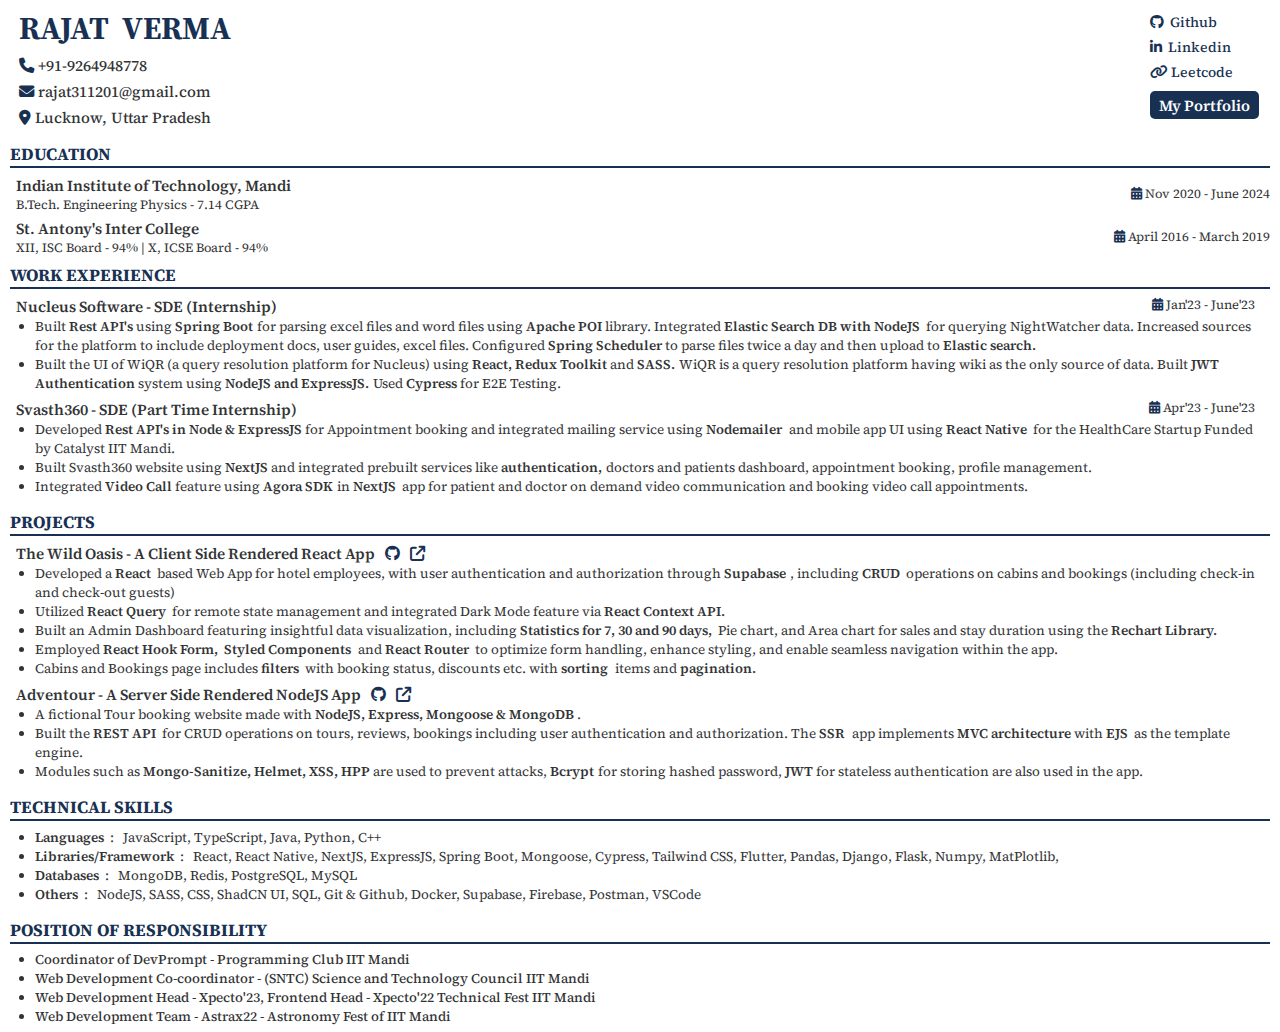
==== index.html @ 0e63aa59 "changed 3" ====
<!DOCTYPE html>
<html lang="en">

<head>
    <meta charset="UTF-8" />
    <meta http-equiv="X-UA-Compatible" content="IE=edge" />
    <meta name="viewport" content="width=device-width, initial-scale=1.0" />
    <link rel="stylesheet" href="style.css" />
    <link rel="stylesheet" href="https://cdnjs.cloudflare.com/ajax/libs/font-awesome/6.1.1/css/all.min.css" />
    <link rel="stylesheet" href="https://cdnjs.cloudflare.com/ajax/libs/font-awesome/6.4.0/css/all.min.css"
        integrity="sha512-iecdLmaskl7CVkqkXNQ/ZH/XLlvWZOJyj7Yy7tcenmpD1ypASozpmT/E0iPtmFIB46ZmdtAc9eNBvH0H/ZpiBw=="
        crossorigin="anonymous" referrerpolicy="no-referrer" />
    <title>Rajat Verma</title>
</head>

<body>
    <div class="top-container">
        <div class="name-container">
            <div class="name">Rajat&nbsp;&nbsp;Verma</div>
            <div class="phone">
                <i class="fa-solid fa-phone"></i> +91-9264948778
            </div>
            <div class="phone">
                <i class="fa-solid fa-envelope"></i>
                rajat311201@gmail.com
            </div>
            <div class="address">
                <i class="fa-solid fa-location-dot"></i> Lucknow, Uttar
                Pradesh
            </div>




        </div>
        <div class="contacts-container">
            <ul>

                <li>
                    <a target="_blank" href="https://github.com/rajatverma311201">
                        <i class="fa-brands fa-github"></i>
                        &nbsp;Github
                    </a>
                </li>
                <li>
                    <a target="_blank" href="https://www.linkedin.com/in/rajatverma311201/">
                        <i class="fa-brands fa-linkedin-in"></i>
                        &nbsp;Linkedin
                    </a>
                </li>
                <li>
                    <a target="_blank" href="https://leetcode.com/Rajat_Verma311201/">
                        <i class="fa fa-link" aria-hidden="true"></i>
                        Leetcode
                    </a>
                </li>
                <li class="portfolio">

                    <a target="_blank" href="https://rajat-verma.vercel.app/">
                        <span>

                            My Portfolio
                        </span>
                    </a>
                </li>
            </ul>
        </div>
    </div>

    <div class="education-container">
        <div class="education-container-heading container-heading">
            Education
        </div>
        <div class="education">
            <div class="education-1">
                <div class="container-1">
                    <div class="college-name">
                        Indian Institute of Technology, Mandi
                    </div>
                    <div class="stream">
                        B.Tech. Engineering Physics - <span>7.14 CGPA</span>
                    </div>
                </div>
                <div class="container-2">
                    <i class="fa-solid fa-calendar-days"></i> Nov 2020 -
                    June 2024
                </div>
            </div>
            <div class="education-2">
                <div class="container-1">
                    <div class="college-name">
                        St. Antony's Inter College
                    </div>
                    <div class="stream">
                        XII, ISC Board - <span>94%</span> |
                        X, ICSE Board - <span>94%</span>
                    </div>
                </div>
                <div class="container-2">
                    <i class="fa-solid fa-calendar-days"></i> April 2016 -
                    March 2019
                </div>
            </div>
        </div>
    </div>

    <div class="projects-container container">
        <div class="projects-container-heading container-heading">
            Work Experience
        </div>
        <div class="project-container">
            <div class="project-heading heading">
                Nucleus Software - SDE (Internship)
                <span class="experience-date">
                    <i class="fa-solid fa-calendar-days"></i> Jan'23 -
                    June'23
                </span>
            </div>
            <div class="project-content content">
                <ul>
                    <!-- <li>
                        Task was to Revamp the UI (earlier built in JSP) and
                        increase the data sources of wiqr such as excel
                        files, word files, JIRA issues, deployment
                        documents, user guides etc.
                    </li> -->
                    <li>
                        Built <span>Rest API's</span>using
                        <span>Spring Boot</span>for parsing excel files and
                        word files using <span>Apache POI</span>library.
                        Integrated <span>Elastic Search DB with NodeJS </span> for querying NightWatcher data. Increased
                        sources for the platform to include deployment docs, user guides, excel files. Configured
                        <span>Spring Scheduler</span>to parse files twice a
                        day and then upload to <span>Elastic search.</span>
                    </li>
                    <li>
                        Built the UI of WiQR (a query resolution platform for Nucleus) using
                        <span>React, Redux Toolkit</span>and
                        <span>SASS.</span>WiQR is a query resolution
                        platform having wiki as the only source of data.
                        Built <span>JWT Authentication</span>system using
                        <span>NodeJS and ExpressJS.</span>Used <span>Cypress</span>for E2E Testing.
                    </li>
                </ul>
            </div>
        </div>

        <div class="project-container">
            <div class="project-heading heading">
                Svasth360 - SDE (Part Time Internship)
                <span class="experience-date">
                    <i class="fa-solid fa-calendar-days"></i> Apr'23 -
                    June'23
                </span>
            </div>
            <div class="project-content content">
                <ul>
                    <li>
                        Developed <span>Rest API's in Node & ExpressJS</span>for Appointment booking
                        and integrated mailing service using <span>Nodemailer</span>
                        and mobile app UI using <span>React Native</span> for the HealthCare Startup Funded
                        by Catalyst IIT Mandi.
                    </li>
                    <li>
                        Built Svasth360 website using
                        <span>NextJS</span>and integrated prebuilt services
                        like <span>authentication,</span>doctors and
                        patients dashboard, appointment booking, profile management.
                    </li>
                    <li>
                        Integrated <span>Video Call</span>feature using
                        <span>Agora SDK</span>in <span>NextJS</span> app for
                        patient and doctor on demand video communication and
                        booking video call appointments.
                    </li>
                </ul>
            </div>
        </div>


    </div>

    <div class="projects-container container">
        <div class="projects-container-heading container-heading">
            Projects
        </div>

        <div class="project-container">
            <div class="project-heading heading">
                The Wild Oasis - A Client Side Rendered React App
                <a href="https://github.com/rajatverma311201/the-wild-oasis-react"><i
                        class="fa-brands fa-github"></i></a>
                <a href="https://the-wild-oasis-react.vercel.app/"><i class="fa fa-external-link"></i></a>
            </div>
            <div class="project-content content">
                <ul>
                    <li>
                        Developed a <span>React</span> based Web App for hotel employees,
                        with user authentication and authorization through
                        <span>Supabase</span>, including <span>CRUD</span> operations on
                        cabins and bookings (including check-in and check-out guests)
                    </li>
                    <li>
                        Utilized <span>React Query</span> for remote state management and
                        integrated Dark Mode feature via <span>React Context API.</span>
                    </li>
                    <li>
                        Built an Admin Dashboard featuring insightful data
                        visualization, including <span>Statistics for 7, 30 and 90 days,</span> Pie chart, and Area
                        chart for sales
                        and stay duration
                        using the <span>Rechart Library.</span>
                    </li>
                    <li>
                        Employed <span>React Hook Form,</span>
                        <span>Styled Components</span> and <span>React Router</span> to
                        optimize form handling, enhance styling, and enable seamless
                        navigation within the app.
                    </li>
                    <li>
                        Cabins and Bookings page includes <span>filters</span> with booking status, discounts etc. with
                        <span>sorting</span>
                        items
                        and
                        <span>pagination.</span>
                    </li>
                </ul>
            </div>
        </div>


        <div class="project-container">
            <div class="project-heading heading">
                Adventour - A Server Side Rendered NodeJS App
                <a href="https://github.com/rajatverma311201/Adventour"><i class="fa-brands fa-github"></i></a>
                <a href="https://adventour.onrender.com/"><i class="fa fa-external-link"></i></a>
            </div>
            <div class="project-content content">
                <ul>
                    <li>
                        A fictional Tour booking website made with
                        <span>NodeJS, Express, Mongoose & MongoDB</span>.
                    </li>
                    <li>
                        Built the <span>REST API</span> for CRUD operations on tours, reviews, bookings including user
                        authentication and authorization. The <span>SSR</span> app
                        implements <span>MVC architecture</span>with
                        <span>EJS</span> as the template engine.
                    </li>
                    <li>
                        Modules such as
                        <span>Mongo-Sanitize, Helmet, XSS, HPP</span>are
                        used to prevent attacks, <span>Bcrypt</span>for
                        storing hashed password, <span>JWT</span>for
                        stateless authentication are also used in the app.
                    </li>
                </ul>
            </div>
        </div>
    </div>

    <div class="technical-skills-container container">
        <div class="technical-skills-heading container-heading">
            Technical Skills
        </div>
        <div class="technical-skills-content content">
            <ul>
                <li>
                    <span>Languages</span> : &nbsp; JavaScript, TypeScript, Java,
                    Python, C++
                </li>
                <li>
                    <span>Libraries/Framework</span> : &nbsp; React, React Native, NextJS,
                    ExpressJS, Spring Boot, Mongoose, Cypress, Tailwind CSS, Flutter, Pandas, Django, Flask,
                    Numpy, MatPlotlib,
                </li>
                <li>
                    <span>Databases</span> : &nbsp; MongoDB, Redis, PostgreSQL,
                    MySQL
                </li>
                <li>
                    <span>Others</span> : &nbsp; NodeJS, SASS, CSS, ShadCN UI, SQL,
                    Git & Github, Docker, Supabase, Firebase, Postman, VSCode
                </li>
            </ul>
        </div>
    </div>

    <div class="projects-container container">
        <div class="projects-container-heading container-heading">
            Position of Responsibility
        </div>
        <div class="project-content content ">

            <ul class="por-list">
                <li>
                    Coordinator of DevPrompt - Programming Club IIT Mandi
                </li>
                <li>
                    Web Development Co-coordinator - (SNTC) Science and
                    Technology Council IIT Mandi
                </li>
                <li>
                    Web Development Head - Xpecto'23, Frontend Head - Xpecto'22 Technical Fest IIT Mandi
                </li>
                <li>
                    Web Development Team - Astrax22 - Astronomy Fest of IIT
                    Mandi
                </li>
            </ul>
        </div>
    </div>
</body>

</html>
---- style.css ----
@import url("https://fonts.googleapis.com/css2?family=Source+Serif+4:opsz,wght@8..60,300;8..60,400;8..60,500;8..60,600;8..60,700&display=swap");

:root {
    --color-primary: #323335;
    --font-big: 1.35rem;
    --font-medium: 1.2rem;
    --font-small: 1.05rem;
    --color-secondary: #183153;
}

html {
    font-size: 80%;
}
* {
    font-family: "Source Serif 4", serif;
    font-weight: 400;
    padding: 0;
    margin: 0;
    box-sizing: border-box;
}
body {
    color: var(--color-primary);
    padding: 0rem;
}
.top-container {
    /* border-bottom: 2px solid #183153; */
    display: flex;
    flex-direction: row;
    justify-content: space-between;
    margin: 0 1rem;
    align-items: center;
}
.contacts-container li,
.contacts-container a {
    color: #183153;
    font-weight: 500;
    font-size: 1.1rem;
}
.phone,
.address {
    font-size: var(--font-medium);
    font-weight: 500;
    /* font-size: 1.1rem; */
}
.phone {
    margin-bottom: 5px;
    margin-top: 5px;
}
.address-container {
}
.contacts-container ul {
    list-style-type: none;
}
.contacts-container li {
    margin: 5px;
}
.name-container {
    font-size: 1.25rem;
    padding: 0.5rem;
}
.name {
    text-transform: uppercase;
    color: #183153;
    font-size: 2.5rem;
    font-weight: 700;
}

.education {
    display: flex;
    flex-direction: column;
    gap: 5px;
}

.education-1,
.education-2 {
    padding-left: 0.5rem;

    display: flex;
    justify-content: space-between;
    align-items: center;
}
.college-name {
    font-size: 1.2rem;
    font-weight: 600;
}

a,
a:link,
a:visited,
a:active,
a:hover {
    text-decoration: none;
}
i {
    color: #183153;
}

.container,
.education-container {
    padding: 0.1rem 0.75rem;
    padding-bottom: 0;
}
.technical-skills-container > ul,
.por-container ul {
    padding-left: 1.5rem;
}

.container-heading {
    border-bottom: 2px solid #183153;
    text-transform: uppercase;
    font-size: var(--font-big);
    font-weight: 700;
    color: #183153;
    margin-bottom: 0.5rem;
    margin-top: 0.5rem;
    /* padding-left: 1rem; */
}
.heading {
    font-size: var(--font-medium);
    font-weight: 600;
    padding-left: 0.5rem;
}
.project-heading {
    display: flex;
    gap: 10px;
}
li span {
    font-weight: 600;
    /* color: #183153; */

    margin-right: 0.25rem;
}

.content {
    font-size: var(--font-small);
    padding-left: 2rem;
    margin-bottom: 0.5rem;
}

.experience-date {
    position: absolute;
    right: 25px;
    font-size: 1rem;
}

.portfolio {
    margin-bottom: 1rem !important;
    margin-top: 1rem !important;
    display: block;
}
.portfolio span {
    margin-top: 0.5rem;
    font-size: 1.2rem;
    background-color: var(--color-secondary);
    color: white !important;
    padding: 0.3rem 0.7rem;
    border-radius: 5px;
    -webkit-border-radius: 5px;
    -moz-border-radius: 5px;
    -ms-border-radius: 5px;
    -o-border-radius: 5px;
}

.por-list > li {
    font-weight: 500;
}
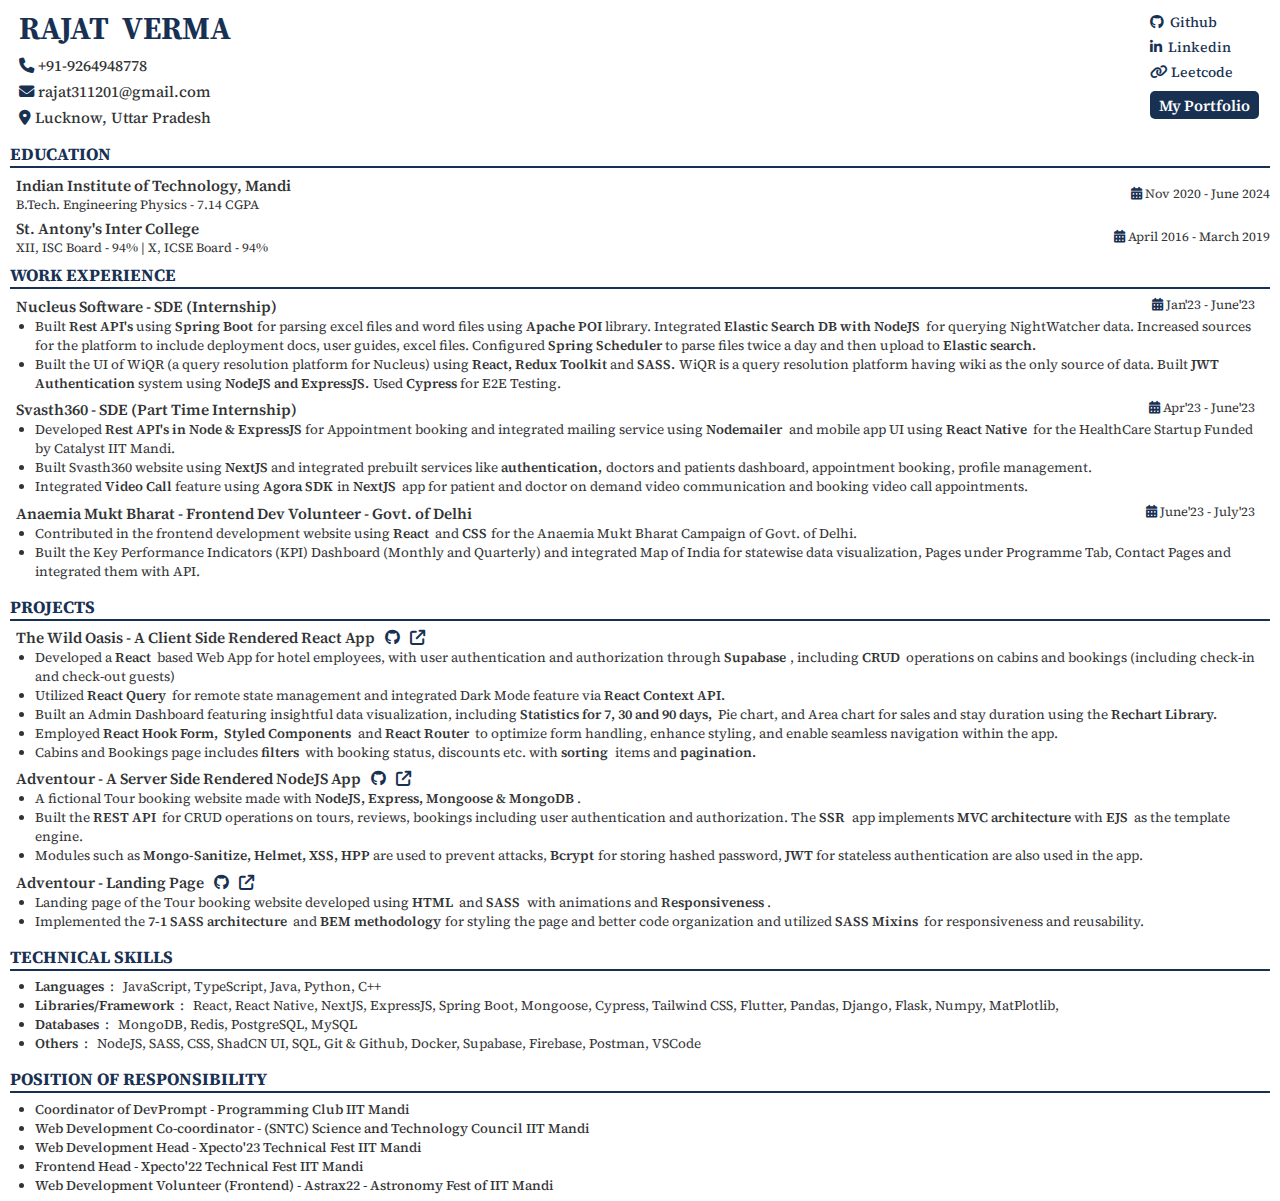
==== commit fe46aefd: "done" ====
--- a/index.html
+++ b/index.html
@@ -176,6 +176,30 @@
                 </ul>
             </div>
         </div>
+        <div class="project-container">
+            <div class="project-heading heading">
+                Anaemia Mukt Bharat - Frontend Dev Volunteer - Govt. of Delhi
+                <span class="experience-date">
+                    <i class="fa-solid fa-calendar-days"></i> June'23 -
+                    July'23
+                </span>
+            </div>
+            <div class="project-content content">
+                <ul>
+                    <li>
+                        Contributed in the frontend development website using
+                        <span>React</span> and <span>CSS</span>for the Anaemia Mukt Bharat
+                        Campaign of Govt. of Delhi.
+                    </li>
+                    <li>
+                        Built the Key Performance Indicators (KPI) Dashboard (Monthly and Quarterly) and integrated Map
+                        of India for statewise data visualization, Pages under
+                        Programme Tab, Contact Pages and integrated them with API.
+                    </li>
+
+                </ul>
+            </div>
+        </div>
 
 
     </div>
@@ -257,6 +281,27 @@
                 </ul>
             </div>
         </div>
+        <div class="project-container">
+            <div class="project-heading heading">
+                Adventour - Landing Page
+                <a href="https://github.com/rajatverma311201/natours-sass"><i class="fa-brands fa-github"></i></a>
+                <a href="https://natours-sass-web.netlify.app/"><i class="fa fa-external-link"></i></a>
+            </div>
+            <div class="project-content content">
+                <ul>
+                    <li>
+                        Landing page of the Tour booking website developed using
+                        <span>HTML</span> and <span>SASS</span> with animations and
+                        <span>Responsiveness</span>.
+                    </li>
+                    <li>
+                        Implemented the <span>7-1 SASS architecture</span> and <span>BEM methodology</span>for styling
+                        the page and better code organization and utilized <span>SASS Mixins</span> for responsiveness
+                        and reusability.
+                    </li>
+                </ul>
+            </div>
+        </div>
     </div>
 
     <div class="technical-skills-container container">
@@ -301,10 +346,14 @@
                     Technology Council IIT Mandi
                 </li>
                 <li>
-                    Web Development Head - Xpecto'23, Frontend Head - Xpecto'22 Technical Fest IIT Mandi
-                </li>
-                <li>
-                    Web Development Team - Astrax22 - Astronomy Fest of IIT
+                    Web Development Head - Xpecto'23 Technical Fest IIT Mandi
+                </li>
+                <li>
+
+                    Frontend Head - Xpecto'22 Technical Fest IIT Mandi
+                </li>
+                <li>
+                    Web Development Volunteer (Frontend) - Astrax22 - Astronomy Fest of IIT
                     Mandi
                 </li>
             </ul>
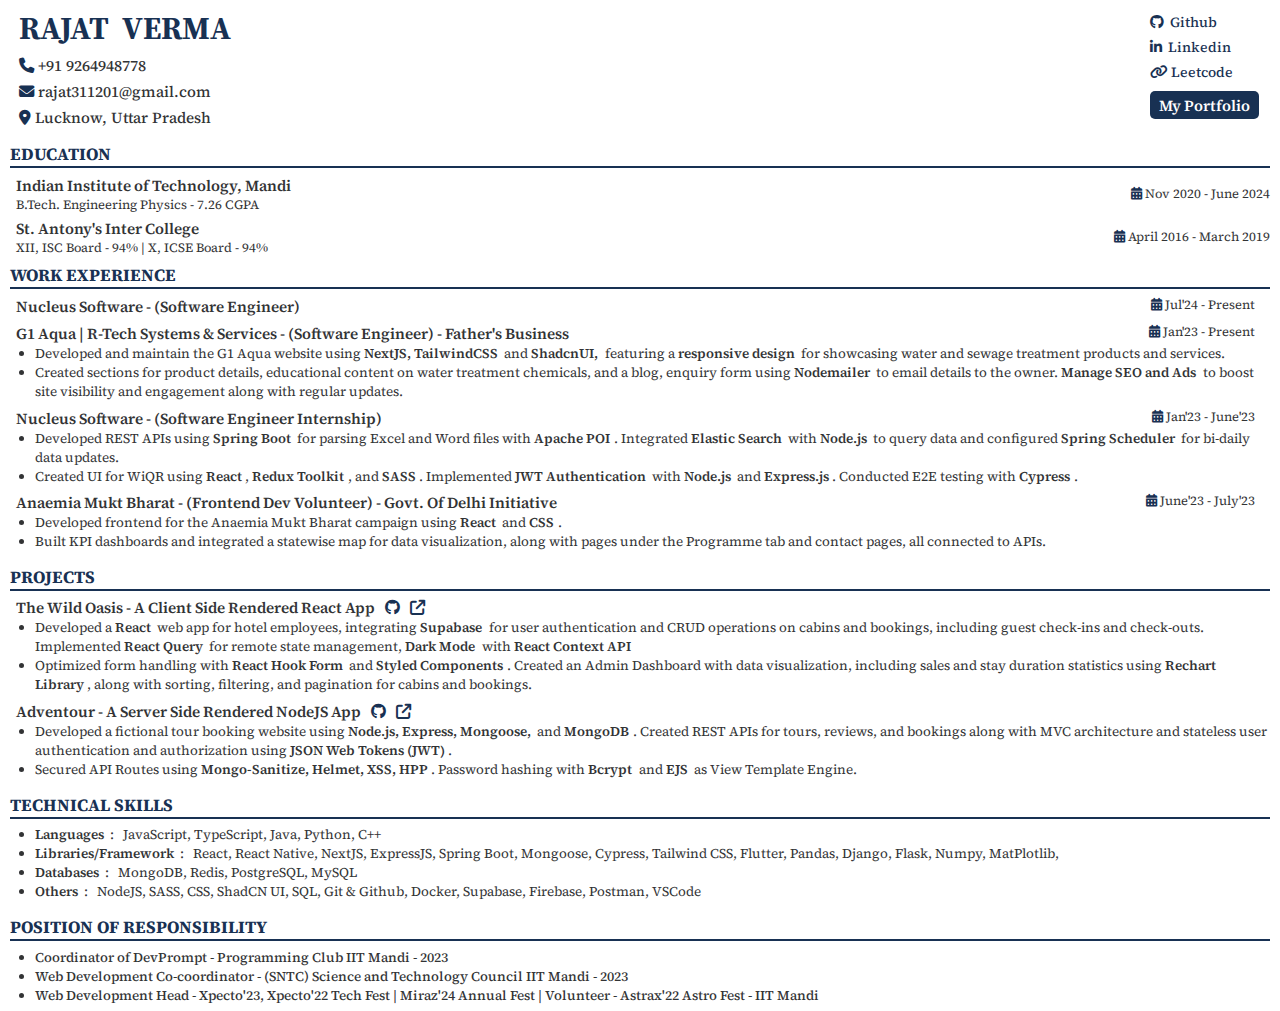
==== commit 2a3a2708: "resume g1 aqua" ====
--- a/index.html
+++ b/index.html
@@ -18,7 +18,7 @@
         <div class="name-container">
             <div class="name">Rajat&nbsp;&nbsp;Verma</div>
             <div class="phone">
-                <i class="fa-solid fa-phone"></i> +91-9264948778
+                <i class="fa-solid fa-phone"></i> +91 9264948778
             </div>
             <div class="phone">
                 <i class="fa-solid fa-envelope"></i>
@@ -28,9 +28,6 @@
                 <i class="fa-solid fa-location-dot"></i> Lucknow, Uttar
                 Pradesh
             </div>
-
-
-
 
         </div>
         <div class="contacts-container">
@@ -56,7 +53,7 @@
                 </li>
                 <li class="portfolio">
 
-                    <a target="_blank" href="https://rajat-verma.vercel.app/">
+                    <a target="_blank" href="https://www.rajat-verma.in/">
                         <span>
 
                             My Portfolio
@@ -78,7 +75,7 @@
                         Indian Institute of Technology, Mandi
                     </div>
                     <div class="stream">
-                        B.Tech. Engineering Physics - <span>7.14 CGPA</span>
+                        B.Tech. Engineering Physics - <span>7.26 CGPA</span>
                     </div>
                 </div>
                 <div class="container-2">
@@ -108,95 +105,83 @@
         <div class="projects-container-heading container-heading">
             Work Experience
         </div>
-        <div class="project-container">
-            <div class="project-heading heading">
-                Nucleus Software - SDE (Internship)
+
+        <div class="project-container">
+            <div class="project-heading heading">
+                Nucleus Software - (Software Engineer)
+                <span class="experience-date">
+                    <i class="fa-solid fa-calendar-days"></i> Jul'24 -
+                    Present
+                </span>
+            </div>
+            <div class="project-content content">
+
+            </div>
+        </div>
+
+        <div class="project-container">
+            <div class="project-heading heading">
+                G1 Aqua | R-Tech Systems & Services - (Software Engineer) - Father's Business
                 <span class="experience-date">
                     <i class="fa-solid fa-calendar-days"></i> Jan'23 -
-                    June'23
+                    Present
                 </span>
             </div>
             <div class="project-content content">
                 <ul>
-                    <!-- <li>
-                        Task was to Revamp the UI (earlier built in JSP) and
-                        increase the data sources of wiqr such as excel
-                        files, word files, JIRA issues, deployment
-                        documents, user guides etc.
-                    </li> -->
-                    <li>
-                        Built <span>Rest API's</span>using
-                        <span>Spring Boot</span>for parsing excel files and
-                        word files using <span>Apache POI</span>library.
-                        Integrated <span>Elastic Search DB with NodeJS </span> for querying NightWatcher data. Increased
-                        sources for the platform to include deployment docs, user guides, excel files. Configured
-                        <span>Spring Scheduler</span>to parse files twice a
-                        day and then upload to <span>Elastic search.</span>
-                    </li>
-                    <li>
-                        Built the UI of WiQR (a query resolution platform for Nucleus) using
-                        <span>React, Redux Toolkit</span>and
-                        <span>SASS.</span>WiQR is a query resolution
-                        platform having wiki as the only source of data.
-                        Built <span>JWT Authentication</span>system using
-                        <span>NodeJS and ExpressJS.</span>Used <span>Cypress</span>for E2E Testing.
-                    </li>
-                </ul>
-            </div>
-        </div>
-
-        <div class="project-container">
-            <div class="project-heading heading">
-                Svasth360 - SDE (Part Time Internship)
+                    <li>Developed and maintain the G1 Aqua website using <span> NextJS, TailwindCSS</span> and <span>
+                            ShadcnUI,
+                        </span>
+                        featuring a <span>responsive design</span> for showcasing water and sewage treatment products
+                        and services.
+                    </li>
+                    <li>Created sections for product details, educational content on water treatment chemicals, and a
+                        blog, enquiry form using <span>Nodemailer</span> to email details to the owner. <span>Manage
+                            SEO and Ads</span> to boost site visibility and engagement along with regular
+                        updates.</li>
+                </ul>
+            </div>
+        </div>
+        <div class="project-container">
+            <div class="project-heading heading">
+                Nucleus Software - (Software Engineer Internship)
                 <span class="experience-date">
-                    <i class="fa-solid fa-calendar-days"></i> Apr'23 -
-                    June'23
+                    <i class="fa-solid fa-calendar-days"></i> Jan'23 - June'23
                 </span>
             </div>
             <div class="project-content content">
                 <ul>
                     <li>
-                        Developed <span>Rest API's in Node & ExpressJS</span>for Appointment booking
-                        and integrated mailing service using <span>Nodemailer</span>
-                        and mobile app UI using <span>React Native</span> for the HealthCare Startup Funded
-                        by Catalyst IIT Mandi.
-                    </li>
-                    <li>
-                        Built Svasth360 website using
-                        <span>NextJS</span>and integrated prebuilt services
-                        like <span>authentication,</span>doctors and
-                        patients dashboard, appointment booking, profile management.
-                    </li>
-                    <li>
-                        Integrated <span>Video Call</span>feature using
-                        <span>Agora SDK</span>in <span>NextJS</span> app for
-                        patient and doctor on demand video communication and
-                        booking video call appointments.
-                    </li>
-                </ul>
-            </div>
-        </div>
-        <div class="project-container">
-            <div class="project-heading heading">
-                Anaemia Mukt Bharat - Frontend Dev Volunteer - Govt. of Delhi
+                        Developed REST APIs using <span>Spring Boot</span> for parsing Excel and Word files with
+                        <span>Apache POI</span>. Integrated <span>Elastic Search</span> with <span>Node.js</span> to
+                        query data and configured <span>Spring Scheduler</span> for bi-daily data updates.
+                    </li>
+                    <li>
+                        Created UI for WiQR using <span>React</span>, <span>Redux Toolkit</span>, and <span>SASS</span>.
+                        Implemented <span>JWT Authentication</span> with <span>Node.js</span> and
+                        <span>Express.js</span>. Conducted E2E testing with <span>Cypress</span>.
+                    </li>
+                </ul>
+            </div>
+        </div>
+
+        <div class="project-container">
+            <div class="project-heading heading">
+                Anaemia Mukt Bharat - (Frontend Dev Volunteer) - Govt. Of Delhi Initiative
                 <span class="experience-date">
-                    <i class="fa-solid fa-calendar-days"></i> June'23 -
-                    July'23
+                    <i class="fa-solid fa-calendar-days"></i> June'23 - July'23
                 </span>
             </div>
             <div class="project-content content">
                 <ul>
                     <li>
-                        Contributed in the frontend development website using
-                        <span>React</span> and <span>CSS</span>for the Anaemia Mukt Bharat
-                        Campaign of Govt. of Delhi.
-                    </li>
-                    <li>
-                        Built the Key Performance Indicators (KPI) Dashboard (Monthly and Quarterly) and integrated Map
-                        of India for statewise data visualization, Pages under
-                        Programme Tab, Contact Pages and integrated them with API.
-                    </li>
-
+                        Developed frontend for the Anaemia Mukt Bharat campaign using <span>React</span> and
+                        <span>CSS</span>.
+                    </li>
+                    <li>
+                        Built KPI dashboards and integrated a statewise map for data visualization, along with pages
+                        under the Programme tab and contact pages, all connected to APIs.
+                    </li>
                 </ul>
             </div>
         </div>
@@ -214,9 +199,9 @@
                 The Wild Oasis - A Client Side Rendered React App
                 <a href="https://github.com/rajatverma311201/the-wild-oasis-react"><i
                         class="fa-brands fa-github"></i></a>
-                <a href="https://the-wild-oasis-react.vercel.app/"><i class="fa fa-external-link"></i></a>
-            </div>
-            <div class="project-content content">
+                <a href="https://wild-oasis.rajat-verma.in"><i class="fa fa-external-link"></i></a>
+            </div>
+            <!-- <div class="project-content content">
                 <ul>
                     <li>
                         Developed a <span>React</span> based Web App for hotel employees,
@@ -249,7 +234,26 @@
                         <span>pagination.</span>
                     </li>
                 </ul>
-            </div>
+            </div> -->
+            <div class="project-content content">
+                <ul>
+                    <li>
+                        Developed a <span>React</span> web app for hotel employees, integrating <span>Supabase</span>
+                        for user authentication and CRUD operations on cabins and bookings, including guest check-ins
+                        and check-outs.
+                        Implemented <span>React Query</span> for remote state management, <span>Dark Mode</span> with
+                        <span>React Context API</span>
+                    </li>
+                    <li>
+                        Optimized form handling with <span>React Hook Form</span>
+                        and <span>Styled Components</span>.
+                        Created an Admin Dashboard with data visualization, including sales and stay duration statistics
+                        using <span>Rechart Library</span>, along with sorting, filtering, and pagination for cabins and
+                        bookings.
+                    </li>
+                </ul>
+            </div>
+
         </div>
 
 
@@ -262,46 +266,21 @@
             <div class="project-content content">
                 <ul>
                     <li>
-                        A fictional Tour booking website made with
-                        <span>NodeJS, Express, Mongoose & MongoDB</span>.
-                    </li>
-                    <li>
-                        Built the <span>REST API</span> for CRUD operations on tours, reviews, bookings including user
-                        authentication and authorization. The <span>SSR</span> app
-                        implements <span>MVC architecture</span>with
-                        <span>EJS</span> as the template engine.
-                    </li>
-                    <li>
-                        Modules such as
-                        <span>Mongo-Sanitize, Helmet, XSS, HPP</span>are
-                        used to prevent attacks, <span>Bcrypt</span>for
-                        storing hashed password, <span>JWT</span>for
-                        stateless authentication are also used in the app.
-                    </li>
-                </ul>
-            </div>
-        </div>
-        <div class="project-container">
-            <div class="project-heading heading">
-                Adventour - Landing Page
-                <a href="https://github.com/rajatverma311201/natours-sass"><i class="fa-brands fa-github"></i></a>
-                <a href="https://natours-sass-web.netlify.app/"><i class="fa fa-external-link"></i></a>
-            </div>
-            <div class="project-content content">
-                <ul>
-                    <li>
-                        Landing page of the Tour booking website developed using
-                        <span>HTML</span> and <span>SASS</span> with animations and
-                        <span>Responsiveness</span>.
-                    </li>
-                    <li>
-                        Implemented the <span>7-1 SASS architecture</span> and <span>BEM methodology</span>for styling
-                        the page and better code organization and utilized <span>SASS Mixins</span> for responsiveness
-                        and reusability.
-                    </li>
-                </ul>
-            </div>
-        </div>
+                        Developed a fictional tour booking website using <span>Node.js, Express, Mongoose,</span> and
+                        <span>MongoDB</span>.
+                        Created REST APIs for tours, reviews, and bookings along with MVC architecture and stateless
+                        user
+                        authentication and authorization using <span>JSON Web Tokens (JWT)</span>.
+                    </li>
+                    <li>
+                        Secured API Routes using <span>Mongo-Sanitize, Helmet, XSS, HPP</span>. Password
+                        hashing with <span>Bcrypt</span> and <span>EJS</span> as View Template Engine.
+                    </li>
+                </ul>
+            </div>
+
+        </div>
+
     </div>
 
     <div class="technical-skills-container container">
@@ -339,23 +318,17 @@
 
             <ul class="por-list">
                 <li>
-                    Coordinator of DevPrompt - Programming Club IIT Mandi
+                    Coordinator of DevPrompt - Programming Club IIT Mandi - 2023
                 </li>
                 <li>
                     Web Development Co-coordinator - (SNTC) Science and
-                    Technology Council IIT Mandi
-                </li>
-                <li>
-                    Web Development Head - Xpecto'23 Technical Fest IIT Mandi
-                </li>
-                <li>
-
-                    Frontend Head - Xpecto'22 Technical Fest IIT Mandi
-                </li>
-                <li>
-                    Web Development Volunteer (Frontend) - Astrax22 - Astronomy Fest of IIT
-                    Mandi
-                </li>
+                    Technology Council IIT Mandi - 2023
+                </li>
+                <li>
+                    Web Development Head - Xpecto'23, Xpecto'22 Tech Fest | Miraz'24 Annual Fest |
+                    Volunteer - Astrax'22 Astro Fest - IIT Mandi
+                </li>
+
             </ul>
         </div>
     </div>
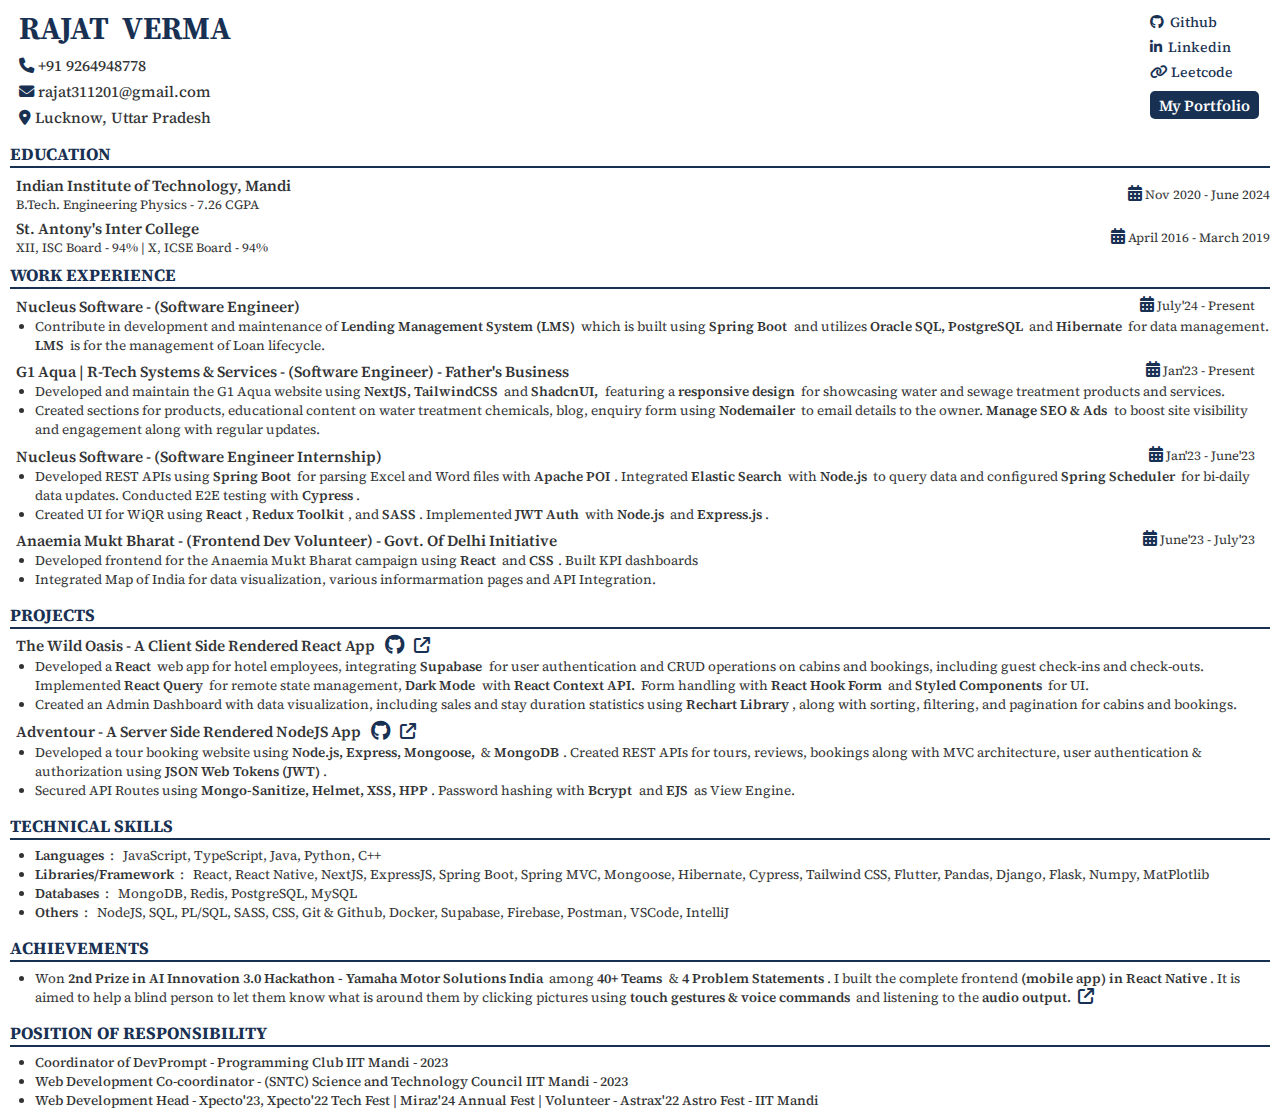
==== commit 2f4ca326: "resume done" ====
--- a/index.html
+++ b/index.html
@@ -110,12 +110,22 @@
             <div class="project-heading heading">
                 Nucleus Software - (Software Engineer)
                 <span class="experience-date">
-                    <i class="fa-solid fa-calendar-days"></i> Jul'24 -
+                    <i class="fa-solid fa-calendar-days"></i> July'24 -
                     Present
                 </span>
             </div>
             <div class="project-content content">
-
+                <ul>
+                    <li>Contribute in development and maintenance of <span>Lending Management System (LMS)</span> which
+                        is built
+                        using
+                        <span>Spring
+                            Boot</span> and utilizes
+                        <span>Oracle SQL, PostgreSQL</span> and <span>Hibernate</span> for data management.
+                        <span>LMS</span> is for the management of Loan lifecycle.
+
+                    </li>
+                </ul>
             </div>
         </div>
 
@@ -135,9 +145,9 @@
                         featuring a <span>responsive design</span> for showcasing water and sewage treatment products
                         and services.
                     </li>
-                    <li>Created sections for product details, educational content on water treatment chemicals, and a
+                    <li>Created sections for products, educational content on water treatment chemicals,
                         blog, enquiry form using <span>Nodemailer</span> to email details to the owner. <span>Manage
-                            SEO and Ads</span> to boost site visibility and engagement along with regular
+                            SEO & Ads</span> to boost site visibility and engagement along with regular
                         updates.</li>
                 </ul>
             </div>
@@ -154,12 +164,13 @@
                     <li>
                         Developed REST APIs using <span>Spring Boot</span> for parsing Excel and Word files with
                         <span>Apache POI</span>. Integrated <span>Elastic Search</span> with <span>Node.js</span> to
-                        query data and configured <span>Spring Scheduler</span> for bi-daily data updates.
+                        query data and configured <span>Spring Scheduler</span> for bi-daily data updates. Conducted E2E
+                        testing with <span>Cypress</span>.
                     </li>
                     <li>
                         Created UI for WiQR using <span>React</span>, <span>Redux Toolkit</span>, and <span>SASS</span>.
-                        Implemented <span>JWT Authentication</span> with <span>Node.js</span> and
-                        <span>Express.js</span>. Conducted E2E testing with <span>Cypress</span>.
+                        Implemented <span>JWT Auth</span> with <span>Node.js</span> and
+                        <span>Express.js</span>.
                     </li>
                 </ul>
             </div>
@@ -176,11 +187,11 @@
                 <ul>
                     <li>
                         Developed frontend for the Anaemia Mukt Bharat campaign using <span>React</span> and
-                        <span>CSS</span>.
-                    </li>
-                    <li>
-                        Built KPI dashboards and integrated a statewise map for data visualization, along with pages
-                        under the Programme tab and contact pages, all connected to APIs.
+                        <span>CSS</span>. Built KPI dashboards
+                    </li>
+                    <li>
+                        Integrated Map of India for data visualization, various informarmation pages and API
+                        Integration.
                     </li>
                 </ul>
             </div>
@@ -242,11 +253,12 @@
                         for user authentication and CRUD operations on cabins and bookings, including guest check-ins
                         and check-outs.
                         Implemented <span>React Query</span> for remote state management, <span>Dark Mode</span> with
-                        <span>React Context API</span>
-                    </li>
-                    <li>
-                        Optimized form handling with <span>React Hook Form</span>
-                        and <span>Styled Components</span>.
+                        <span>React Context API.</span> Form handling with <span>React Hook Form</span> and <span>Styled
+                            Components</span> for UI.
+                    </li>
+                    <li>
+
+
                         Created an Admin Dashboard with data visualization, including sales and stay duration statistics
                         using <span>Rechart Library</span>, along with sorting, filtering, and pagination for cabins and
                         bookings.
@@ -266,15 +278,15 @@
             <div class="project-content content">
                 <ul>
                     <li>
-                        Developed a fictional tour booking website using <span>Node.js, Express, Mongoose,</span> and
+                        Developed a tour booking website using <span>Node.js, Express, Mongoose,</span> &
                         <span>MongoDB</span>.
-                        Created REST APIs for tours, reviews, and bookings along with MVC architecture and stateless
+                        Created REST APIs for tours, reviews, bookings along with MVC architecture,
                         user
-                        authentication and authorization using <span>JSON Web Tokens (JWT)</span>.
+                        authentication & authorization using <span>JSON Web Tokens (JWT)</span>.
                     </li>
                     <li>
                         Secured API Routes using <span>Mongo-Sanitize, Helmet, XSS, HPP</span>. Password
-                        hashing with <span>Bcrypt</span> and <span>EJS</span> as View Template Engine.
+                        hashing with <span>Bcrypt</span> and <span>EJS</span> as View Engine.
                     </li>
                 </ul>
             </div>
@@ -295,21 +307,52 @@
                 </li>
                 <li>
                     <span>Libraries/Framework</span> : &nbsp; React, React Native, NextJS,
-                    ExpressJS, Spring Boot, Mongoose, Cypress, Tailwind CSS, Flutter, Pandas, Django, Flask,
-                    Numpy, MatPlotlib,
+                    ExpressJS, Spring Boot, Spring MVC, Mongoose, Hibernate, Cypress, Tailwind CSS, Flutter, Pandas,
+                    Django, Flask,
+                    Numpy, MatPlotlib
                 </li>
                 <li>
                     <span>Databases</span> : &nbsp; MongoDB, Redis, PostgreSQL,
                     MySQL
                 </li>
                 <li>
-                    <span>Others</span> : &nbsp; NodeJS, SASS, CSS, ShadCN UI, SQL,
-                    Git & Github, Docker, Supabase, Firebase, Postman, VSCode
+                    <span>Others</span> : &nbsp; NodeJS, SQL, PL/SQL, SASS, CSS,
+                    Git & Github, Docker, Supabase, Firebase, Postman, VSCode, IntelliJ
                 </li>
             </ul>
         </div>
     </div>
 
+    <div class="projects-container container">
+        <div class="projects-container-heading container-heading">
+            Achievements
+        </div>
+        <div class="project-content content ">
+
+            <ul class="">
+                <li>
+                    Won <span>2nd Prize in AI Innovation 3.0 Hackathon - Yamaha Motor Solutions India</span> among
+                    <span>40+
+                        Teams</span> & <span>4 Problem Statements</span>. I built the complete frontend
+                    <span>(mobile
+                        app) in React Native</span>. It
+                    is
+                    aimed
+                    to help a blind
+                    person to let them know what is around them by clicking pictures using <span>touch gestures & voice
+                        commands</span>
+                    and
+                    listening to the <span>
+                        audio output.
+                    </span> <a
+                        href="https://www.linkedin.com/posts/rajatverma311201_hackathon-sceeiitmandi-yamaha-activity-7191904796998565888-W2L-?utm_source=share&utm_medium=member_desktop"><i
+                            class="fa fa-external-link"></i></a>
+
+
+                </li>
+            </ul>
+        </div>
+    </div>
     <div class="projects-container container">
         <div class="projects-container-heading container-heading">
             Position of Responsibility
--- a/style.css
+++ b/style.css
@@ -1,5 +1,5 @@
 @import url("https://fonts.googleapis.com/css2?family=Source+Serif+4:opsz,wght@8..60,300;8..60,400;8..60,500;8..60,600;8..60,700&display=swap");
-
+@import url("https://fonts.googleapis.com/css2?family=Ubuntu:ital,wght@0,300;0,400;0,500;0,700;1,300;1,400;1,500;1,700&display=swap");
 :root {
     --color-primary: #323335;
     --font-big: 1.35rem;
@@ -12,6 +12,7 @@
     font-size: 80%;
 }
 * {
+    font-family: "Ubuntu", serif;
     font-family: "Source Serif 4", serif;
     font-weight: 400;
     padding: 0;
@@ -100,6 +101,7 @@
     padding: 0.1rem 0.75rem;
     padding-bottom: 0;
 }
+
 .technical-skills-container > ul,
 .por-container ul {
     padding-left: 1.5rem;
@@ -164,3 +166,11 @@
 .por-list > li {
     font-weight: 500;
 }
+
+i:not(.top-container i) {
+    font-size: 16px;
+}
+
+i:not(.top-container i).fa-github {
+    font-size: 20px;
+}
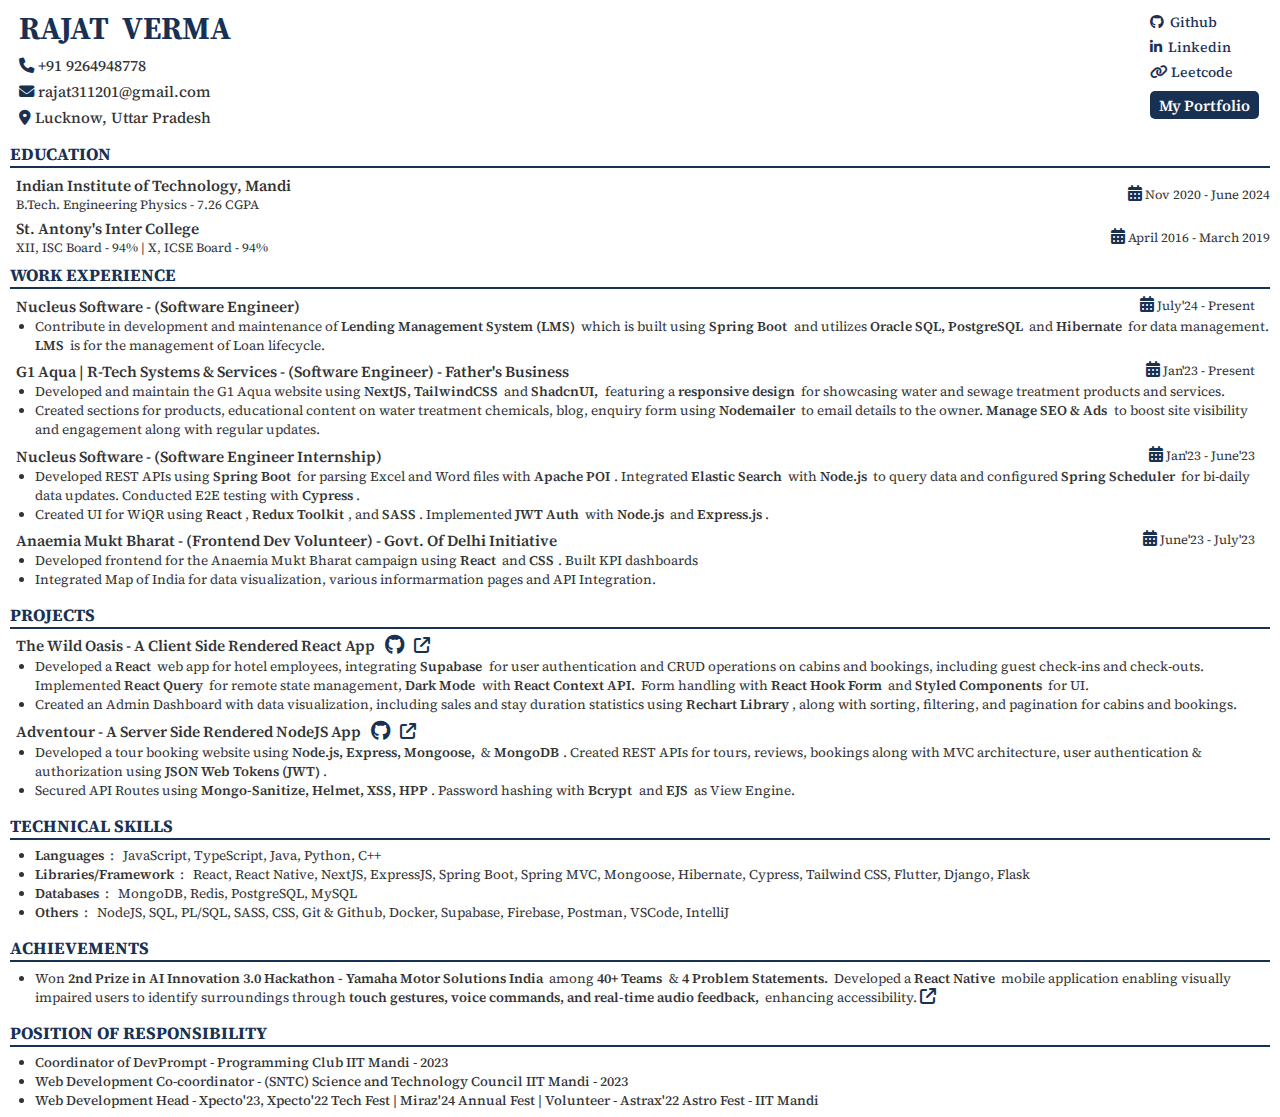
==== commit 1757af3c: "JAN-2025 Updated" ====
--- a/index.html
+++ b/index.html
@@ -307,9 +307,9 @@
                 </li>
                 <li>
                     <span>Libraries/Framework</span> : &nbsp; React, React Native, NextJS,
-                    ExpressJS, Spring Boot, Spring MVC, Mongoose, Hibernate, Cypress, Tailwind CSS, Flutter, Pandas,
-                    Django, Flask,
-                    Numpy, MatPlotlib
+                    ExpressJS, Spring Boot, Spring MVC, Mongoose, Hibernate, Cypress, Tailwind CSS, Flutter,
+                    Django, Flask
+
                 </li>
                 <li>
                     <span>Databases</span> : &nbsp; MongoDB, Redis, PostgreSQL,
@@ -333,18 +333,11 @@
                 <li>
                     Won <span>2nd Prize in AI Innovation 3.0 Hackathon - Yamaha Motor Solutions India</span> among
                     <span>40+
-                        Teams</span> & <span>4 Problem Statements</span>. I built the complete frontend
-                    <span>(mobile
-                        app) in React Native</span>. It
-                    is
-                    aimed
-                    to help a blind
-                    person to let them know what is around them by clicking pictures using <span>touch gestures & voice
-                        commands</span>
-                    and
-                    listening to the <span>
-                        audio output.
-                    </span> <a
+                        Teams</span> & <span>4 Problem Statements.</span> Developed a <span>React Native</span> mobile
+                    application
+                    enabling visually impaired users to identify surroundings through <span>touch gestures, voice
+                        commands,
+                        and real-time audio feedback,</span> enhancing accessibility. <a
                         href="https://www.linkedin.com/posts/rajatverma311201_hackathon-sceeiitmandi-yamaha-activity-7191904796998565888-W2L-?utm_source=share&utm_medium=member_desktop"><i
                             class="fa fa-external-link"></i></a>
 
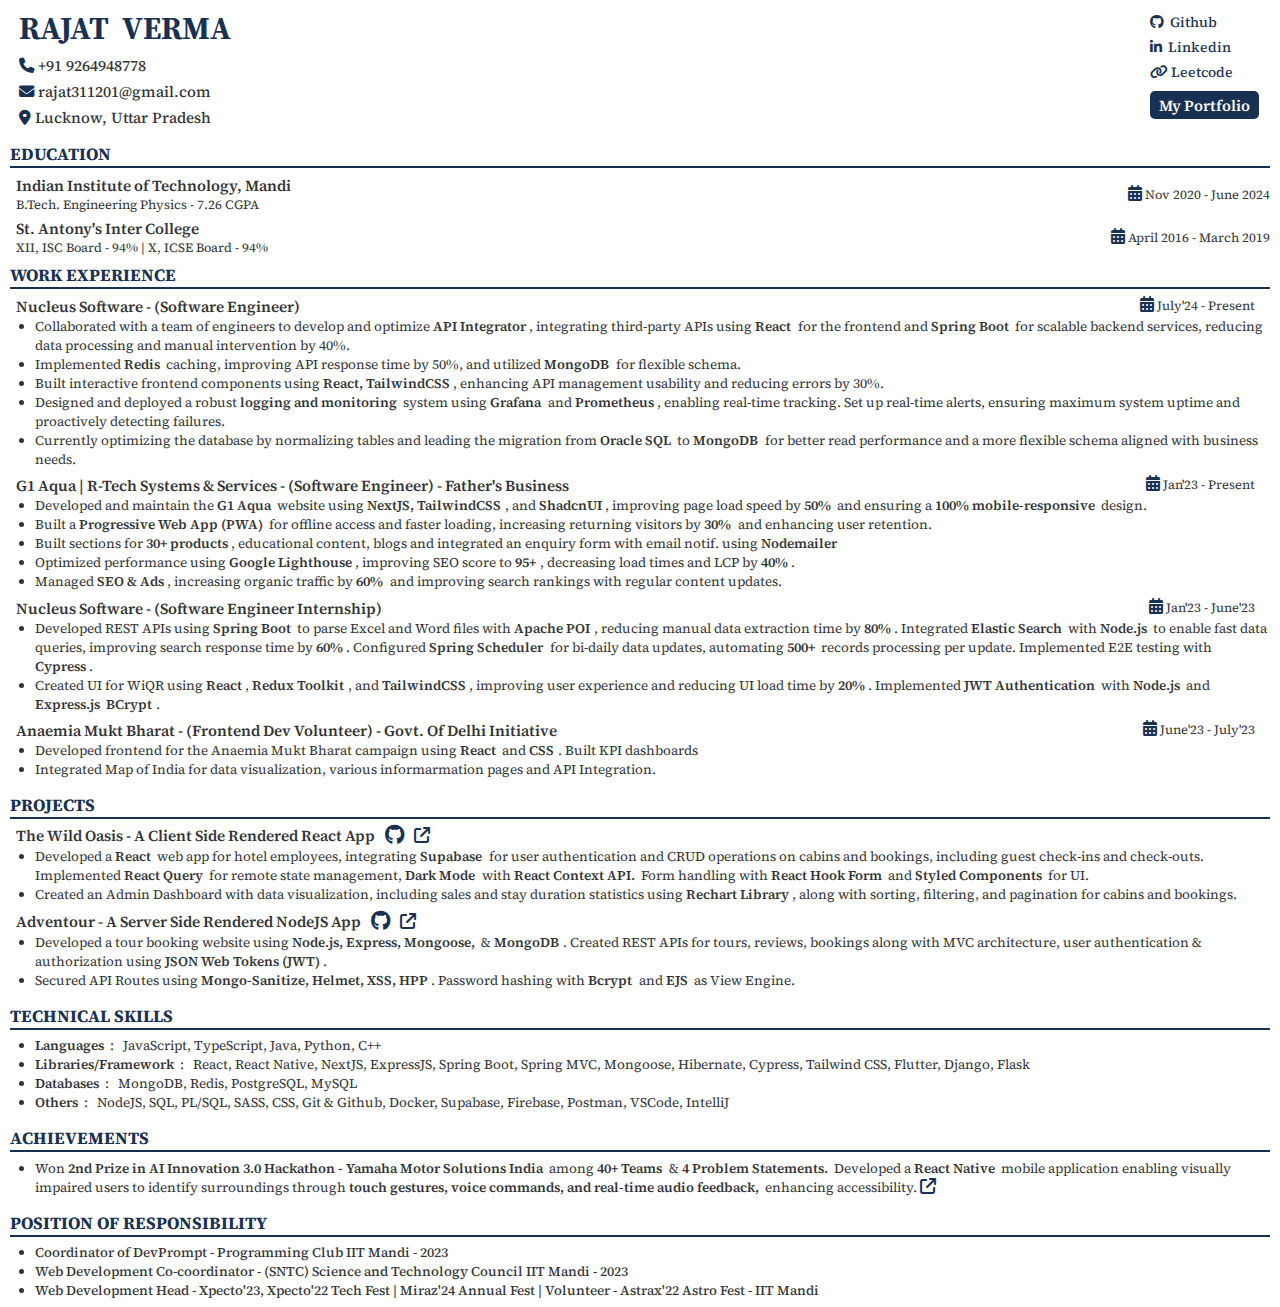
==== commit cdf9cc08: "MARCH updated" ====
--- a/index.html
+++ b/index.html
@@ -1,218 +1,394 @@
 <!DOCTYPE html>
 <html lang="en">
-
-<head>
-    <meta charset="UTF-8" />
-    <meta http-equiv="X-UA-Compatible" content="IE=edge" />
-    <meta name="viewport" content="width=device-width, initial-scale=1.0" />
-    <link rel="stylesheet" href="style.css" />
-    <link rel="stylesheet" href="https://cdnjs.cloudflare.com/ajax/libs/font-awesome/6.1.1/css/all.min.css" />
-    <link rel="stylesheet" href="https://cdnjs.cloudflare.com/ajax/libs/font-awesome/6.4.0/css/all.min.css"
-        integrity="sha512-iecdLmaskl7CVkqkXNQ/ZH/XLlvWZOJyj7Yy7tcenmpD1ypASozpmT/E0iPtmFIB46ZmdtAc9eNBvH0H/ZpiBw=="
-        crossorigin="anonymous" referrerpolicy="no-referrer" />
-    <title>Rajat Verma</title>
-</head>
-
-<body>
-    <div class="top-container">
-        <div class="name-container">
-            <div class="name">Rajat&nbsp;&nbsp;Verma</div>
-            <div class="phone">
-                <i class="fa-solid fa-phone"></i> +91 9264948778
-            </div>
-            <div class="phone">
-                <i class="fa-solid fa-envelope"></i>
-                rajat311201@gmail.com
-            </div>
-            <div class="address">
-                <i class="fa-solid fa-location-dot"></i> Lucknow, Uttar
-                Pradesh
-            </div>
-
-        </div>
-        <div class="contacts-container">
-            <ul>
-
-                <li>
-                    <a target="_blank" href="https://github.com/rajatverma311201">
-                        <i class="fa-brands fa-github"></i>
-                        &nbsp;Github
-                    </a>
-                </li>
-                <li>
-                    <a target="_blank" href="https://www.linkedin.com/in/rajatverma311201/">
-                        <i class="fa-brands fa-linkedin-in"></i>
-                        &nbsp;Linkedin
-                    </a>
-                </li>
-                <li>
-                    <a target="_blank" href="https://leetcode.com/Rajat_Verma311201/">
-                        <i class="fa fa-link" aria-hidden="true"></i>
-                        Leetcode
-                    </a>
-                </li>
-                <li class="portfolio">
-
-                    <a target="_blank" href="https://www.rajat-verma.in/">
-                        <span>
-
-                            My Portfolio
-                        </span>
-                    </a>
-                </li>
-            </ul>
-        </div>
-    </div>
-
-    <div class="education-container">
-        <div class="education-container-heading container-heading">
-            Education
-        </div>
-        <div class="education">
-            <div class="education-1">
-                <div class="container-1">
-                    <div class="college-name">
-                        Indian Institute of Technology, Mandi
+    <head>
+        <meta charset="UTF-8" />
+        <meta http-equiv="X-UA-Compatible" content="IE=edge" />
+        <meta name="viewport" content="width=device-width, initial-scale=1.0" />
+        <link rel="stylesheet" href="style.css" />
+        <link
+            rel="stylesheet"
+            href="https://cdnjs.cloudflare.com/ajax/libs/font-awesome/6.1.1/css/all.min.css"
+        />
+        <link
+            rel="stylesheet"
+            href="https://cdnjs.cloudflare.com/ajax/libs/font-awesome/6.4.0/css/all.min.css"
+            integrity="sha512-iecdLmaskl7CVkqkXNQ/ZH/XLlvWZOJyj7Yy7tcenmpD1ypASozpmT/E0iPtmFIB46ZmdtAc9eNBvH0H/ZpiBw=="
+            crossorigin="anonymous"
+            referrerpolicy="no-referrer"
+        />
+        <title>Rajat Verma</title>
+    </head>
+
+    <body>
+        <div class="top-container">
+            <div class="name-container">
+                <div class="name">Rajat&nbsp;&nbsp;Verma</div>
+                <div class="phone">
+                    <i class="fa-solid fa-phone"></i> +91 9264948778
+                </div>
+                <div class="phone">
+                    <i class="fa-solid fa-envelope"></i>
+                    rajat311201@gmail.com
+                </div>
+                <div class="address">
+                    <i class="fa-solid fa-location-dot"></i> Lucknow, Uttar
+                    Pradesh
+                </div>
+            </div>
+            <div class="contacts-container">
+                <ul>
+                    <li>
+                        <a
+                            target="_blank"
+                            href="https://github.com/rajatverma311201"
+                        >
+                            <i class="fa-brands fa-github"></i>
+                            &nbsp;Github
+                        </a>
+                    </li>
+                    <li>
+                        <a
+                            target="_blank"
+                            href="https://www.linkedin.com/in/rajatverma311201/"
+                        >
+                            <i class="fa-brands fa-linkedin-in"></i>
+                            &nbsp;Linkedin
+                        </a>
+                    </li>
+                    <li>
+                        <a
+                            target="_blank"
+                            href="https://leetcode.com/Rajat_Verma311201/"
+                        >
+                            <i class="fa fa-link" aria-hidden="true"></i>
+                            Leetcode
+                        </a>
+                    </li>
+                    <li class="portfolio">
+                        <a target="_blank" href="https://www.rajat-verma.in/">
+                            <span> My Portfolio </span>
+                        </a>
+                    </li>
+                </ul>
+            </div>
+        </div>
+
+        <div class="education-container">
+            <div class="education-container-heading container-heading">
+                Education
+            </div>
+            <div class="education">
+                <div class="education-1">
+                    <div class="container-1">
+                        <div class="college-name">
+                            Indian Institute of Technology, Mandi
+                        </div>
+                        <div class="stream">
+                            B.Tech. Engineering Physics - <span>7.26 CGPA</span>
+                        </div>
                     </div>
-                    <div class="stream">
-                        B.Tech. Engineering Physics - <span>7.26 CGPA</span>
+                    <div class="container-2">
+                        <i class="fa-solid fa-calendar-days"></i> Nov 2020 -
+                        June 2024
                     </div>
                 </div>
-                <div class="container-2">
-                    <i class="fa-solid fa-calendar-days"></i> Nov 2020 -
-                    June 2024
-                </div>
-            </div>
-            <div class="education-2">
-                <div class="container-1">
-                    <div class="college-name">
-                        St. Antony's Inter College
+                <div class="education-2">
+                    <div class="container-1">
+                        <div class="college-name">
+                            St. Antony's Inter College
+                        </div>
+                        <div class="stream">
+                            XII, ISC Board - <span>94%</span> | X, ICSE Board -
+                            <span>94%</span>
+                        </div>
                     </div>
-                    <div class="stream">
-                        XII, ISC Board - <span>94%</span> |
-                        X, ICSE Board - <span>94%</span>
+                    <div class="container-2">
+                        <i class="fa-solid fa-calendar-days"></i> April 2016 -
+                        March 2019
                     </div>
                 </div>
-                <div class="container-2">
-                    <i class="fa-solid fa-calendar-days"></i> April 2016 -
-                    March 2019
-                </div>
-            </div>
-        </div>
-    </div>
-
-    <div class="projects-container container">
-        <div class="projects-container-heading container-heading">
-            Work Experience
-        </div>
-
-        <div class="project-container">
-            <div class="project-heading heading">
-                Nucleus Software - (Software Engineer)
-                <span class="experience-date">
-                    <i class="fa-solid fa-calendar-days"></i> July'24 -
-                    Present
-                </span>
-            </div>
-            <div class="project-content content">
-                <ul>
-                    <li>Contribute in development and maintenance of <span>Lending Management System (LMS)</span> which
-                        is built
-                        using
-                        <span>Spring
-                            Boot</span> and utilizes
-                        <span>Oracle SQL, PostgreSQL</span> and <span>Hibernate</span> for data management.
-                        <span>LMS</span> is for the management of Loan lifecycle.
-
-                    </li>
-                </ul>
-            </div>
-        </div>
-
-        <div class="project-container">
-            <div class="project-heading heading">
-                G1 Aqua | R-Tech Systems & Services - (Software Engineer) - Father's Business
-                <span class="experience-date">
-                    <i class="fa-solid fa-calendar-days"></i> Jan'23 -
-                    Present
-                </span>
-            </div>
-            <div class="project-content content">
-                <ul>
-                    <li>Developed and maintain the G1 Aqua website using <span> NextJS, TailwindCSS</span> and <span>
-                            ShadcnUI,
-                        </span>
-                        featuring a <span>responsive design</span> for showcasing water and sewage treatment products
-                        and services.
-                    </li>
-                    <li>Created sections for products, educational content on water treatment chemicals,
-                        blog, enquiry form using <span>Nodemailer</span> to email details to the owner. <span>Manage
-                            SEO & Ads</span> to boost site visibility and engagement along with regular
-                        updates.</li>
-                </ul>
-            </div>
-        </div>
-        <div class="project-container">
-            <div class="project-heading heading">
-                Nucleus Software - (Software Engineer Internship)
-                <span class="experience-date">
-                    <i class="fa-solid fa-calendar-days"></i> Jan'23 - June'23
-                </span>
-            </div>
-            <div class="project-content content">
-                <ul>
-                    <li>
-                        Developed REST APIs using <span>Spring Boot</span> for parsing Excel and Word files with
-                        <span>Apache POI</span>. Integrated <span>Elastic Search</span> with <span>Node.js</span> to
-                        query data and configured <span>Spring Scheduler</span> for bi-daily data updates. Conducted E2E
-                        testing with <span>Cypress</span>.
-                    </li>
-                    <li>
-                        Created UI for WiQR using <span>React</span>, <span>Redux Toolkit</span>, and <span>SASS</span>.
-                        Implemented <span>JWT Auth</span> with <span>Node.js</span> and
-                        <span>Express.js</span>.
-                    </li>
-                </ul>
-            </div>
-        </div>
-
-        <div class="project-container">
-            <div class="project-heading heading">
-                Anaemia Mukt Bharat - (Frontend Dev Volunteer) - Govt. Of Delhi Initiative
-                <span class="experience-date">
-                    <i class="fa-solid fa-calendar-days"></i> June'23 - July'23
-                </span>
-            </div>
-            <div class="project-content content">
-                <ul>
-                    <li>
-                        Developed frontend for the Anaemia Mukt Bharat campaign using <span>React</span> and
-                        <span>CSS</span>. Built KPI dashboards
-                    </li>
-                    <li>
-                        Integrated Map of India for data visualization, various informarmation pages and API
-                        Integration.
-                    </li>
-                </ul>
-            </div>
-        </div>
-
-
-    </div>
-
-    <div class="projects-container container">
-        <div class="projects-container-heading container-heading">
-            Projects
-        </div>
-
-        <div class="project-container">
-            <div class="project-heading heading">
-                The Wild Oasis - A Client Side Rendered React App
-                <a href="https://github.com/rajatverma311201/the-wild-oasis-react"><i
-                        class="fa-brands fa-github"></i></a>
-                <a href="https://wild-oasis.rajat-verma.in"><i class="fa fa-external-link"></i></a>
-            </div>
-            <!-- <div class="project-content content">
+            </div>
+        </div>
+
+        <div class="projects-container container">
+            <div class="projects-container-heading container-heading">
+                Work Experience
+            </div>
+
+            <div class="project-container">
+                <div class="project-heading heading">
+                    Nucleus Software - (Software Engineer)
+                    <span class="experience-date">
+                        <i class="fa-solid fa-calendar-days"></i> July'24 -
+                        Present
+                    </span>
+                </div>
+
+                <div class="project-content content">
+                    <ul>
+                        <li>
+                            Collaborated with a team of engineers to develop and
+                            optimize <span>API Integrator</span>, integrating
+                            third-party APIs using <span>React</span> for the
+                            frontend and <span>Spring Boot</span> for scalable
+                            backend services, reducing data processing and
+                            manual intervention by <strong>40%</strong>.
+                        </li>
+                        <li>
+                            Implemented <span>Redis</span> caching, improving
+                            API response time by <strong>50%</strong>, and
+                            utilized <span>MongoDB</span> for flexible schema.
+                        </li>
+                        <li>
+                            Built interactive frontend components using
+                            <span>React, TailwindCSS</span>, enhancing API
+                            management usability and reducing errors by
+                            <strong>30%</strong>.
+                        </li>
+                        <li>
+                            Designed and deployed a robust
+                            <span>logging and monitoring</span> system using
+                            <span>Grafana</span> and <span>Prometheus</span>,
+                            enabling real-time tracking. Set up real-time
+                            alerts, ensuring maximum system uptime and
+                            proactively detecting failures.
+                        </li>
+                        <li>
+                            Currently optimizing the database by
+                            <strong>normalizing tables</strong> and leading the
+                            migration from <span>Oracle SQL</span> to
+                            <span>MongoDB</span> for better read performance and
+                            a more flexible schema aligned with business needs.
+                        </li>
+                    </ul>
+                </div>
+            </div>
+
+            <!-- <div class="project-container">
+                <div class="project-heading heading">
+                    G1 Aqua | R-Tech Systems & Services - (Software Engineer) -
+                    Father's Business
+                    <span class="experience-date">
+                        <i class="fa-solid fa-calendar-days"></i> Jan'23 -
+                        Present
+                    </span>
+                </div>
+                <div class="project-content content">
+                    <ul>
+                        <li>
+                            Developed and maintain the G1 Aqua website using
+                            <span>NextJS, TailwindCSS</span>, and
+                            <span>ShadcnUI</span>, ensuring a
+                            <span>100% mobile-responsive design</span> for
+                            showcasing water and sewage treatment products and
+                            services. Improved page load speed by
+                            <span>50%</span>, enhancing user experience.
+                        </li>
+                        <li>
+                            Built a <span>Progressive Web App (PWA)</span> for
+                            G1 Aqua, enabling offline access and faster load
+                            times, resulting in a
+                            <span>30% increase in returning visitors</span> and
+                            improved user retention.
+                        </li>
+                        <li>
+                            Created dedicated sections for
+                            <span>30+ products</span> and educational content on
+                            water treatment chemicals, leading to a
+                            <span>70% increase in user engagement</span>.
+                            Implemented an enquiry form with
+                            <span>Nodemailer</span>, streamlining lead
+                            generation and resulting in
+                            <span>40% more inquiries</span>.
+                        </li>
+                        <li>
+                            Conducted performance audits using
+                            <span>Google Lighthouse</span> and implemented
+                            optimizations, improving
+                            <span>SEO score to 95+</span> and
+                            <span>Performance score by 60%</span>. Enhanced
+                            accessibility and best practices, reducing Largest
+                            Contentful Paint (LCP) by <span>40%</span>.
+                        </li>
+                        <li>
+                            Manage <span>SEO & Ads</span> to boost site
+                            visibility, achieving a
+                            <span>60% increase in organic traffic</span>
+                            and improving Google search rankings. Regularly
+                            update content to ensure relevance and maintain high
+                            engagement rates.
+                        </li>
+                    </ul>
+                </div>
+            </div> -->
+
+            <!-- <div class="project-container">
+                <div class="project-heading heading">
+                    G1 Aqua | R-Tech Systems & Services - (Software Engineer) -
+                    Father's Business
+                    <span class="experience-date">
+                        <i class="fa-solid fa-calendar-days"></i> Jan'23 -
+                        Present
+                    </span>
+                </div>
+                <div class="project-content content">
+                    <ul>
+                        <li>
+                            Developed and maintain a <span>NextJS</span>-based
+                            website with <span>TailwindCSS</span> and
+                            <span>ShadcnUI</span>, improving page load speed by
+                            <span>50%</span>.
+                        </li>
+                        <li>
+                            Built a <span>PWA</span> for offline access,
+                            boosting returning visitors by <span>30%</span>.
+                        </li>
+                        <li>
+                            Created sections for <span>30+ products</span> and
+                            blogs, increasing engagement by <span>70%</span>.
+                        </li>
+                        <li>
+                            Implemented an enquiry form with
+                            <span>Nodemailer</span>, increasing leads by
+                            <span>40%</span>.
+                        </li>
+                        <li>
+                            Optimized performance using
+                            <span>Google Lighthouse</span>, achieving a
+                            <span>95+ SEO score</span> and reducing
+                            <span>LCP by 40%</span>.
+                        </li>
+                        <li>
+                            Managed <span>SEO & Ads</span>, increasing organic
+                            traffic by <span>60%</span>.
+                        </li>
+                    </ul>
+                </div>
+            </div> -->
+
+            <div class="project-container">
+                <div class="project-heading heading">
+                    G1 Aqua | R-Tech Systems & Services - (Software Engineer) -
+                    Father's Business
+                    <span class="experience-date">
+                        <i class="fa-solid fa-calendar-days"></i> Jan'23 -
+                        Present
+                    </span>
+                </div>
+                <div class="project-content content">
+                    <ul>
+                        <li>
+                            Developed and maintain the
+                            <span>G1 Aqua</span> website using
+                            <span>NextJS, TailwindCSS</span>, and
+                            <span>ShadcnUI</span>, improving page load speed by
+                            <span>50%</span> and ensuring a
+                            <span>100% mobile-responsive</span> design.
+                        </li>
+                        <li>
+                            Built a <span>Progressive Web App (PWA)</span> for
+                            offline access and faster loading, increasing
+                            returning visitors by <span>30%</span> and enhancing
+                            user retention.
+                        </li>
+                        <li>
+                            Built sections for <span>30+ products</span>,
+                            educational content, blogs and integrated an enquiry
+                            form with email notif. using <span>Nodemailer</span>
+                        </li>
+                        <li>
+                            Optimized performance using
+                            <span>Google Lighthouse</span>, improving SEO score
+                            to <span>95+</span>, decreasing load times and LCP
+                            by <span>40%</span>.
+                        </li>
+                        <li>
+                            Managed <span>SEO & Ads</span>, increasing organic
+                            traffic by <span>60%</span> and improving search
+                            rankings with regular content updates.
+                        </li>
+                    </ul>
+                </div>
+            </div>
+
+            <div class="project-container">
+                <div class="project-heading heading">
+                    Nucleus Software - (Software Engineer Internship)
+                    <span class="experience-date">
+                        <i class="fa-solid fa-calendar-days"></i> Jan'23 -
+                        June'23
+                    </span>
+                </div>
+                <div class="project-content content">
+                    <ul>
+                        <li>
+                            Developed REST APIs using
+                            <span>Spring Boot</span> to parse Excel and Word
+                            files with <span>Apache POI</span>, reducing manual
+                            data extraction time by <span>80%</span>. Integrated
+                            <span>Elastic Search</span> with
+                            <span>Node.js</span> to enable fast data queries,
+                            improving search response time by <span>60%</span>.
+                            Configured <span>Spring Scheduler</span> for
+                            bi-daily data updates, automating
+                            <span>500+</span> records processing per update.
+                            Implemented E2E testing with <span>Cypress</span>.
+                        </li>
+                        <li>
+                            Created UI for WiQR using <span>React</span>,
+                            <span>Redux Toolkit</span>, and
+                            <span>TailwindCSS</span>, improving user experience
+                            and reducing UI load time by <span>20%</span>.
+                            Implemented <span>JWT Authentication</span> with
+                            <span>Node.js</span> and <span>Express.js</span>
+                            <span>BCrypt</span>.
+                        </li>
+                    </ul>
+                </div>
+            </div>
+
+            <div class="project-container">
+                <div class="project-heading heading">
+                    Anaemia Mukt Bharat - (Frontend Dev Volunteer) - Govt. Of
+                    Delhi Initiative
+                    <span class="experience-date">
+                        <i class="fa-solid fa-calendar-days"></i> June'23 -
+                        July'23
+                    </span>
+                </div>
+                <div class="project-content content">
+                    <ul>
+                        <li>
+                            Developed frontend for the Anaemia Mukt Bharat
+                            campaign using <span>React</span> and
+                            <span>CSS</span>. Built KPI dashboards
+                        </li>
+                        <li>
+                            Integrated Map of India for data visualization,
+                            various informarmation pages and API Integration.
+                        </li>
+                    </ul>
+                </div>
+            </div>
+        </div>
+
+        <div class="projects-container container">
+            <div class="projects-container-heading container-heading">
+                Projects
+            </div>
+
+            <div class="project-container">
+                <div class="project-heading heading">
+                    The Wild Oasis - A Client Side Rendered React App
+                    <a
+                        href="https://github.com/rajatverma311201/the-wild-oasis-react"
+                        ><i class="fa-brands fa-github"></i
+                    ></a>
+                    <a href="https://wild-oasis.rajat-verma.in"
+                        ><i class="fa fa-external-link"></i
+                    ></a>
+                </div>
+                <!-- <div class="project-content content">
                 <ul>
                     <li>
                         Developed a <span>React</span> based Web App for hotel employees,
@@ -246,128 +422,139 @@
                     </li>
                 </ul>
             </div> -->
+                <div class="project-content content">
+                    <ul>
+                        <li>
+                            Developed a <span>React</span> web app for hotel
+                            employees, integrating <span>Supabase</span> for
+                            user authentication and CRUD operations on cabins
+                            and bookings, including guest check-ins and
+                            check-outs. Implemented <span>React Query</span> for
+                            remote state management, <span>Dark Mode</span> with
+                            <span>React Context API.</span> Form handling with
+                            <span>React Hook Form</span> and
+                            <span>Styled Components</span> for UI.
+                        </li>
+                        <li>
+                            Created an Admin Dashboard with data visualization,
+                            including sales and stay duration statistics using
+                            <span>Rechart Library</span>, along with sorting,
+                            filtering, and pagination for cabins and bookings.
+                        </li>
+                    </ul>
+                </div>
+            </div>
+
+            <div class="project-container">
+                <div class="project-heading heading">
+                    Adventour - A Server Side Rendered NodeJS App
+                    <a href="https://github.com/rajatverma311201/Adventour"
+                        ><i class="fa-brands fa-github"></i
+                    ></a>
+                    <a href="https://adventour.onrender.com/"
+                        ><i class="fa fa-external-link"></i
+                    ></a>
+                </div>
+                <div class="project-content content">
+                    <ul>
+                        <li>
+                            Developed a tour booking website using
+                            <span>Node.js, Express, Mongoose,</span> &
+                            <span>MongoDB</span>. Created REST APIs for tours,
+                            reviews, bookings along with MVC architecture, user
+                            authentication & authorization using
+                            <span>JSON Web Tokens (JWT)</span>.
+                        </li>
+                        <li>
+                            Secured API Routes using
+                            <span>Mongo-Sanitize, Helmet, XSS, HPP</span>.
+                            Password hashing with <span>Bcrypt</span> and
+                            <span>EJS</span> as View Engine.
+                        </li>
+                    </ul>
+                </div>
+            </div>
+        </div>
+
+        <div class="technical-skills-container container">
+            <div class="technical-skills-heading container-heading">
+                Technical Skills
+            </div>
+            <div class="technical-skills-content content">
+                <ul>
+                    <li>
+                        <span>Languages</span> : &nbsp; JavaScript, TypeScript,
+                        Java, Python, C++
+                    </li>
+                    <li>
+                        <span>Libraries/Framework</span> : &nbsp; React, React
+                        Native, NextJS, ExpressJS, Spring Boot, Spring MVC,
+                        Mongoose, Hibernate, Cypress, Tailwind CSS, Flutter,
+                        Django, Flask
+                    </li>
+                    <li>
+                        <span>Databases</span> : &nbsp; MongoDB, Redis,
+                        PostgreSQL, MySQL
+                    </li>
+                    <li>
+                        <span>Others</span> : &nbsp; NodeJS, SQL, PL/SQL, SASS,
+                        CSS, Git & Github, Docker, Supabase, Firebase, Postman,
+                        VSCode, IntelliJ
+                    </li>
+                </ul>
+            </div>
+        </div>
+
+        <div class="projects-container container">
+            <div class="projects-container-heading container-heading">
+                Achievements
+            </div>
             <div class="project-content content">
-                <ul>
-                    <li>
-                        Developed a <span>React</span> web app for hotel employees, integrating <span>Supabase</span>
-                        for user authentication and CRUD operations on cabins and bookings, including guest check-ins
-                        and check-outs.
-                        Implemented <span>React Query</span> for remote state management, <span>Dark Mode</span> with
-                        <span>React Context API.</span> Form handling with <span>React Hook Form</span> and <span>Styled
-                            Components</span> for UI.
-                    </li>
-                    <li>
-
-
-                        Created an Admin Dashboard with data visualization, including sales and stay duration statistics
-                        using <span>Rechart Library</span>, along with sorting, filtering, and pagination for cabins and
-                        bookings.
+                <ul class="">
+                    <li>
+                        Won
+                        <span
+                            >2nd Prize in AI Innovation 3.0 Hackathon - Yamaha
+                            Motor Solutions India</span
+                        >
+                        among <span>40+ Teams</span> &
+                        <span>4 Problem Statements.</span> Developed a
+                        <span>React Native</span> mobile application enabling
+                        visually impaired users to identify surroundings through
+                        <span
+                            >touch gestures, voice commands, and real-time audio
+                            feedback,</span
+                        >
+                        enhancing accessibility.
+                        <a
+                            href="https://www.linkedin.com/posts/rajatverma311201_hackathon-sceeiitmandi-yamaha-activity-7191904796998565888-W2L-?utm_source=share&utm_medium=member_desktop"
+                            ><i class="fa fa-external-link"></i
+                        ></a>
                     </li>
                 </ul>
             </div>
-
-        </div>
-
-
-        <div class="project-container">
-            <div class="project-heading heading">
-                Adventour - A Server Side Rendered NodeJS App
-                <a href="https://github.com/rajatverma311201/Adventour"><i class="fa-brands fa-github"></i></a>
-                <a href="https://adventour.onrender.com/"><i class="fa fa-external-link"></i></a>
+        </div>
+        <div class="projects-container container">
+            <div class="projects-container-heading container-heading">
+                Position of Responsibility
             </div>
             <div class="project-content content">
-                <ul>
-                    <li>
-                        Developed a tour booking website using <span>Node.js, Express, Mongoose,</span> &
-                        <span>MongoDB</span>.
-                        Created REST APIs for tours, reviews, bookings along with MVC architecture,
-                        user
-                        authentication & authorization using <span>JSON Web Tokens (JWT)</span>.
-                    </li>
-                    <li>
-                        Secured API Routes using <span>Mongo-Sanitize, Helmet, XSS, HPP</span>. Password
-                        hashing with <span>Bcrypt</span> and <span>EJS</span> as View Engine.
+                <ul class="por-list">
+                    <li>
+                        Coordinator of DevPrompt - Programming Club IIT Mandi -
+                        2023
+                    </li>
+                    <li>
+                        Web Development Co-coordinator - (SNTC) Science and
+                        Technology Council IIT Mandi - 2023
+                    </li>
+                    <li>
+                        Web Development Head - Xpecto'23, Xpecto'22 Tech Fest |
+                        Miraz'24 Annual Fest | Volunteer - Astrax'22 Astro Fest
+                        - IIT Mandi
                     </li>
                 </ul>
             </div>
-
-        </div>
-
-    </div>
-
-    <div class="technical-skills-container container">
-        <div class="technical-skills-heading container-heading">
-            Technical Skills
-        </div>
-        <div class="technical-skills-content content">
-            <ul>
-                <li>
-                    <span>Languages</span> : &nbsp; JavaScript, TypeScript, Java,
-                    Python, C++
-                </li>
-                <li>
-                    <span>Libraries/Framework</span> : &nbsp; React, React Native, NextJS,
-                    ExpressJS, Spring Boot, Spring MVC, Mongoose, Hibernate, Cypress, Tailwind CSS, Flutter,
-                    Django, Flask
-
-                </li>
-                <li>
-                    <span>Databases</span> : &nbsp; MongoDB, Redis, PostgreSQL,
-                    MySQL
-                </li>
-                <li>
-                    <span>Others</span> : &nbsp; NodeJS, SQL, PL/SQL, SASS, CSS,
-                    Git & Github, Docker, Supabase, Firebase, Postman, VSCode, IntelliJ
-                </li>
-            </ul>
-        </div>
-    </div>
-
-    <div class="projects-container container">
-        <div class="projects-container-heading container-heading">
-            Achievements
-        </div>
-        <div class="project-content content ">
-
-            <ul class="">
-                <li>
-                    Won <span>2nd Prize in AI Innovation 3.0 Hackathon - Yamaha Motor Solutions India</span> among
-                    <span>40+
-                        Teams</span> & <span>4 Problem Statements.</span> Developed a <span>React Native</span> mobile
-                    application
-                    enabling visually impaired users to identify surroundings through <span>touch gestures, voice
-                        commands,
-                        and real-time audio feedback,</span> enhancing accessibility. <a
-                        href="https://www.linkedin.com/posts/rajatverma311201_hackathon-sceeiitmandi-yamaha-activity-7191904796998565888-W2L-?utm_source=share&utm_medium=member_desktop"><i
-                            class="fa fa-external-link"></i></a>
-
-
-                </li>
-            </ul>
-        </div>
-    </div>
-    <div class="projects-container container">
-        <div class="projects-container-heading container-heading">
-            Position of Responsibility
-        </div>
-        <div class="project-content content ">
-
-            <ul class="por-list">
-                <li>
-                    Coordinator of DevPrompt - Programming Club IIT Mandi - 2023
-                </li>
-                <li>
-                    Web Development Co-coordinator - (SNTC) Science and
-                    Technology Council IIT Mandi - 2023
-                </li>
-                <li>
-                    Web Development Head - Xpecto'23, Xpecto'22 Tech Fest | Miraz'24 Annual Fest |
-                    Volunteer - Astrax'22 Astro Fest - IIT Mandi
-                </li>
-
-            </ul>
-        </div>
-    </div>
-</body>
-
-</html>+        </div>
+    </body>
+</html>
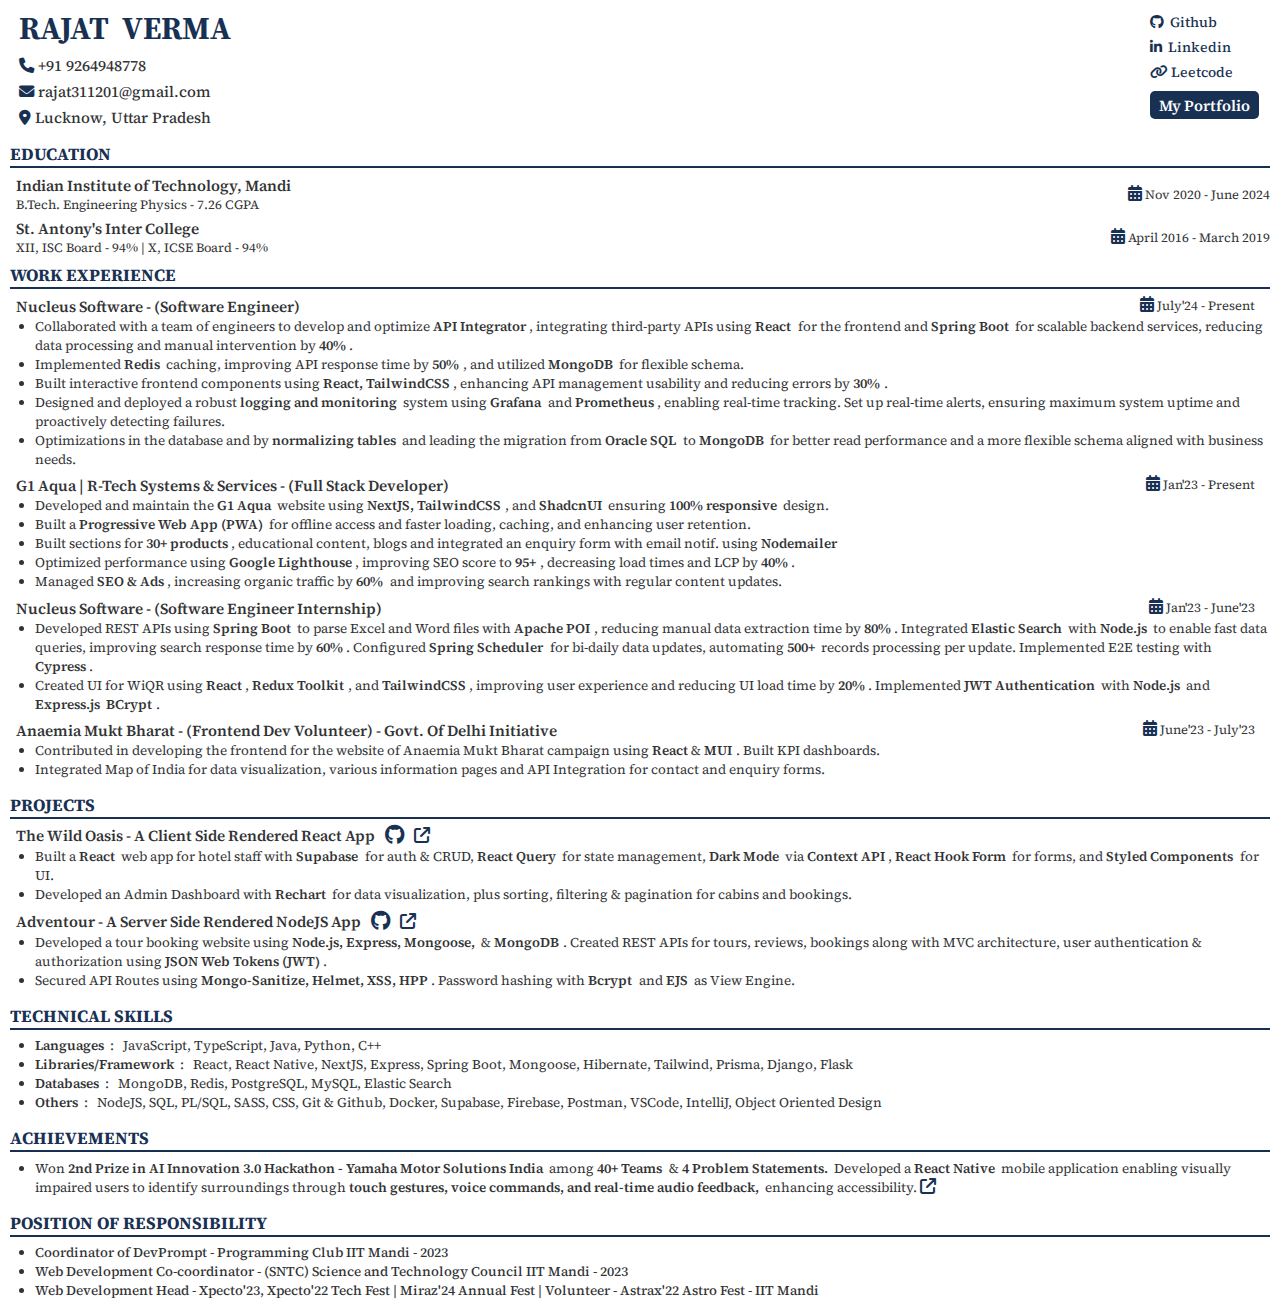
==== commit 2d2879ee: "MARCH LAST UPDATE" ====
--- a/index.html
+++ b/index.html
@@ -132,18 +132,18 @@
                             third-party APIs using <span>React</span> for the
                             frontend and <span>Spring Boot</span> for scalable
                             backend services, reducing data processing and
-                            manual intervention by <strong>40%</strong>.
+                            manual intervention by <span>40%</span>.
                         </li>
                         <li>
                             Implemented <span>Redis</span> caching, improving
-                            API response time by <strong>50%</strong>, and
-                            utilized <span>MongoDB</span> for flexible schema.
+                            API response time by <span>50%</span>, and utilized
+                            <span>MongoDB</span> for flexible schema.
                         </li>
                         <li>
                             Built interactive frontend components using
                             <span>React, TailwindCSS</span>, enhancing API
                             management usability and reducing errors by
-                            <strong>30%</strong>.
+                            <span>30%</span>.
                         </li>
                         <li>
                             Designed and deployed a robust
@@ -154,8 +154,8 @@
                             proactively detecting failures.
                         </li>
                         <li>
-                            Currently optimizing the database by
-                            <strong>normalizing tables</strong> and leading the
+                            Optimizations in the database and by
+                            <span>normalizing tables</span> and leading the
                             migration from <span>Oracle SQL</span> to
                             <span>MongoDB</span> for better read performance and
                             a more flexible schema aligned with business needs.
@@ -268,8 +268,7 @@
 
             <div class="project-container">
                 <div class="project-heading heading">
-                    G1 Aqua | R-Tech Systems & Services - (Software Engineer) -
-                    Father's Business
+                    G1 Aqua | R-Tech Systems & Services - (Full Stack Developer)
                     <span class="experience-date">
                         <i class="fa-solid fa-calendar-days"></i> Jan'23 -
                         Present
@@ -281,15 +280,13 @@
                             Developed and maintain the
                             <span>G1 Aqua</span> website using
                             <span>NextJS, TailwindCSS</span>, and
-                            <span>ShadcnUI</span>, improving page load speed by
-                            <span>50%</span> and ensuring a
-                            <span>100% mobile-responsive</span> design.
+                            <span>ShadcnUI</span> ensuring
+                            <span>100% responsive</span> design.
                         </li>
                         <li>
                             Built a <span>Progressive Web App (PWA)</span> for
-                            offline access and faster loading, increasing
-                            returning visitors by <span>30%</span> and enhancing
-                            user retention.
+                            offline access and faster loading, caching, and
+                            enhancing user retention.
                         </li>
                         <li>
                             Built sections for <span>30+ products</span>,
@@ -359,13 +356,15 @@
                 <div class="project-content content">
                     <ul>
                         <li>
-                            Developed frontend for the Anaemia Mukt Bharat
-                            campaign using <span>React</span> and
-                            <span>CSS</span>. Built KPI dashboards
+                            Contributed in developing the frontend for the
+                            website of Anaemia Mukt Bharat campaign using
+                            <span>React</span>& <span>MUI</span>. Built KPI
+                            dashboards.
                         </li>
                         <li>
                             Integrated Map of India for data visualization,
-                            various informarmation pages and API Integration.
+                            various information pages and API Integration for
+                            contact and enquiry forms.
                         </li>
                     </ul>
                 </div>
@@ -422,7 +421,7 @@
                     </li>
                 </ul>
             </div> -->
-                <div class="project-content content">
+                <!-- <div class="project-content content">
                     <ul>
                         <li>
                             Developed a <span>React</span> web app for hotel
@@ -442,6 +441,24 @@
                             filtering, and pagination for cabins and bookings.
                         </li>
                     </ul>
+                </div> -->
+                <div class="project-content content">
+                    <ul>
+                        <li>
+                            Built a <span>React</span> web app for hotel staff
+                            with <span>Supabase</span> for auth & CRUD,
+                            <span>React Query</span> for state management,
+                            <span>Dark Mode</span> via <span>Context API</span>,
+                            <span>React Hook Form</span> for forms, and
+                            <span>Styled Components</span> for UI.
+                        </li>
+                        <li>
+                            Developed an Admin Dashboard with
+                            <span>Rechart</span> for data visualization, plus
+                            sorting, filtering & pagination for cabins and
+                            bookings.
+                        </li>
+                    </ul>
                 </div>
             </div>
 
@@ -488,18 +505,17 @@
                     </li>
                     <li>
                         <span>Libraries/Framework</span> : &nbsp; React, React
-                        Native, NextJS, ExpressJS, Spring Boot, Spring MVC,
-                        Mongoose, Hibernate, Cypress, Tailwind CSS, Flutter,
-                        Django, Flask
+                        Native, NextJS, Express, Spring Boot, Mongoose,
+                        Hibernate, Tailwind, Prisma, Django, Flask
                     </li>
                     <li>
                         <span>Databases</span> : &nbsp; MongoDB, Redis,
-                        PostgreSQL, MySQL
+                        PostgreSQL, MySQL, Elastic Search
                     </li>
                     <li>
                         <span>Others</span> : &nbsp; NodeJS, SQL, PL/SQL, SASS,
                         CSS, Git & Github, Docker, Supabase, Firebase, Postman,
-                        VSCode, IntelliJ
+                        VSCode, IntelliJ, Object Oriented Design
                     </li>
                 </ul>
             </div>
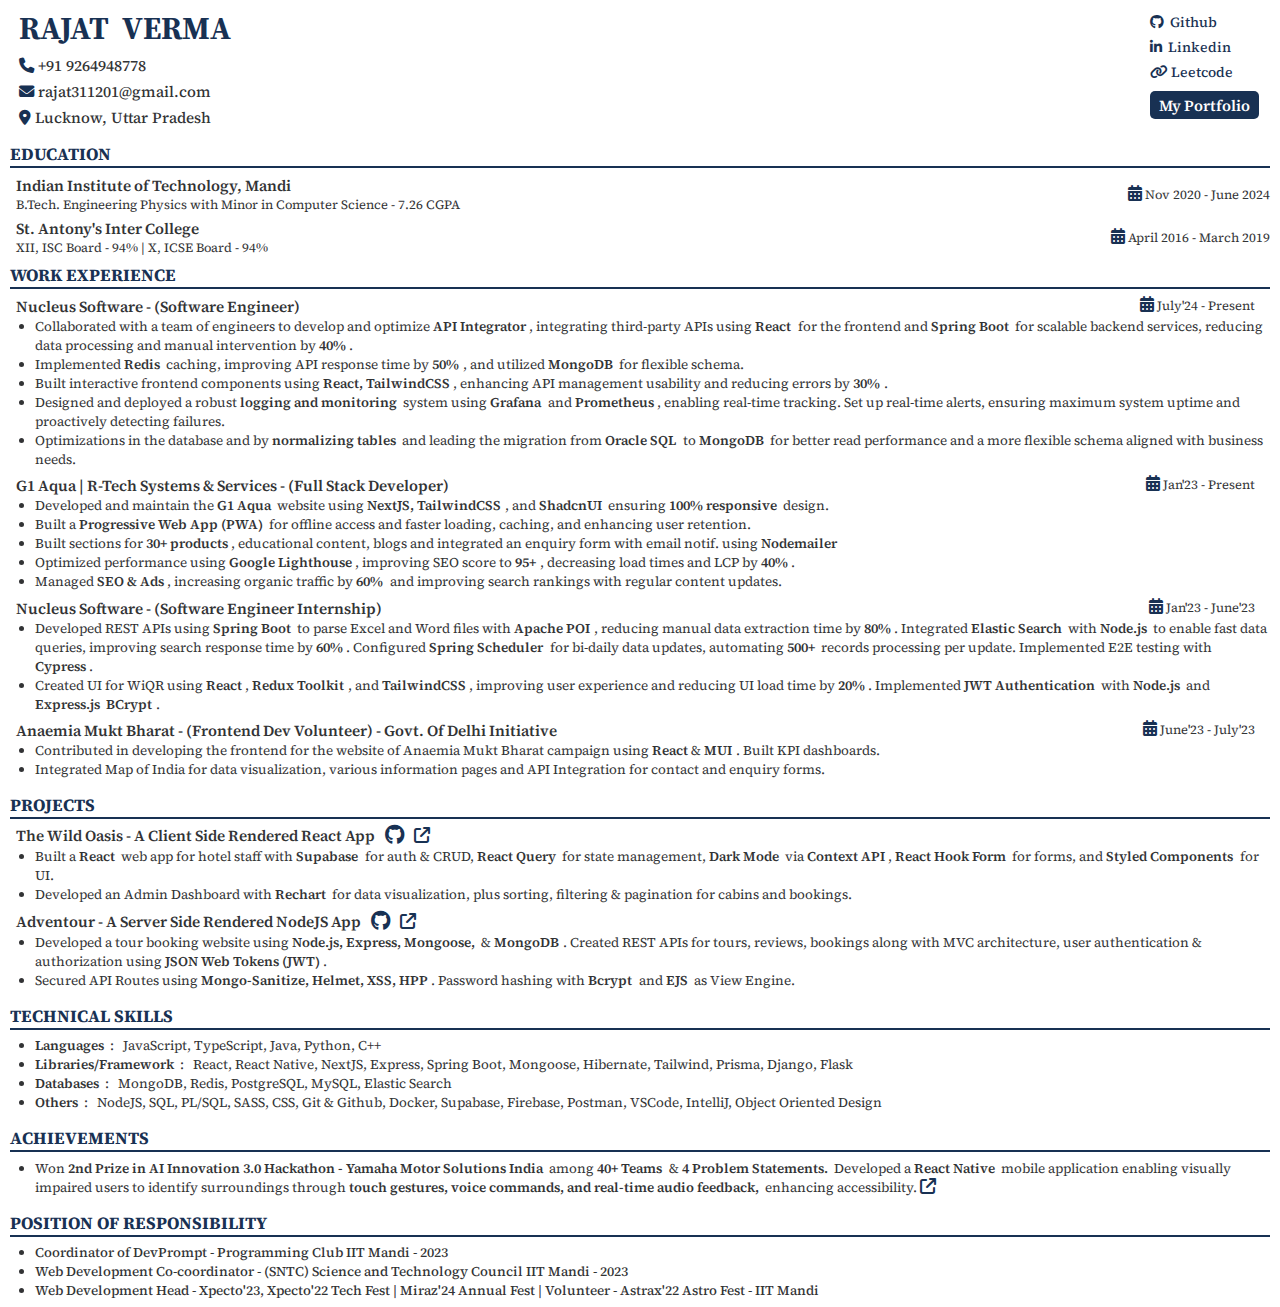
==== commit b1851968: "updated degree" ====
--- a/index.html
+++ b/index.html
@@ -84,7 +84,8 @@
                             Indian Institute of Technology, Mandi
                         </div>
                         <div class="stream">
-                            B.Tech. Engineering Physics - <span>7.26 CGPA</span>
+                            B.Tech. Engineering Physics with Minor in Computer
+                            Science - <span>7.26 CGPA</span>
                         </div>
                     </div>
                     <div class="container-2">
